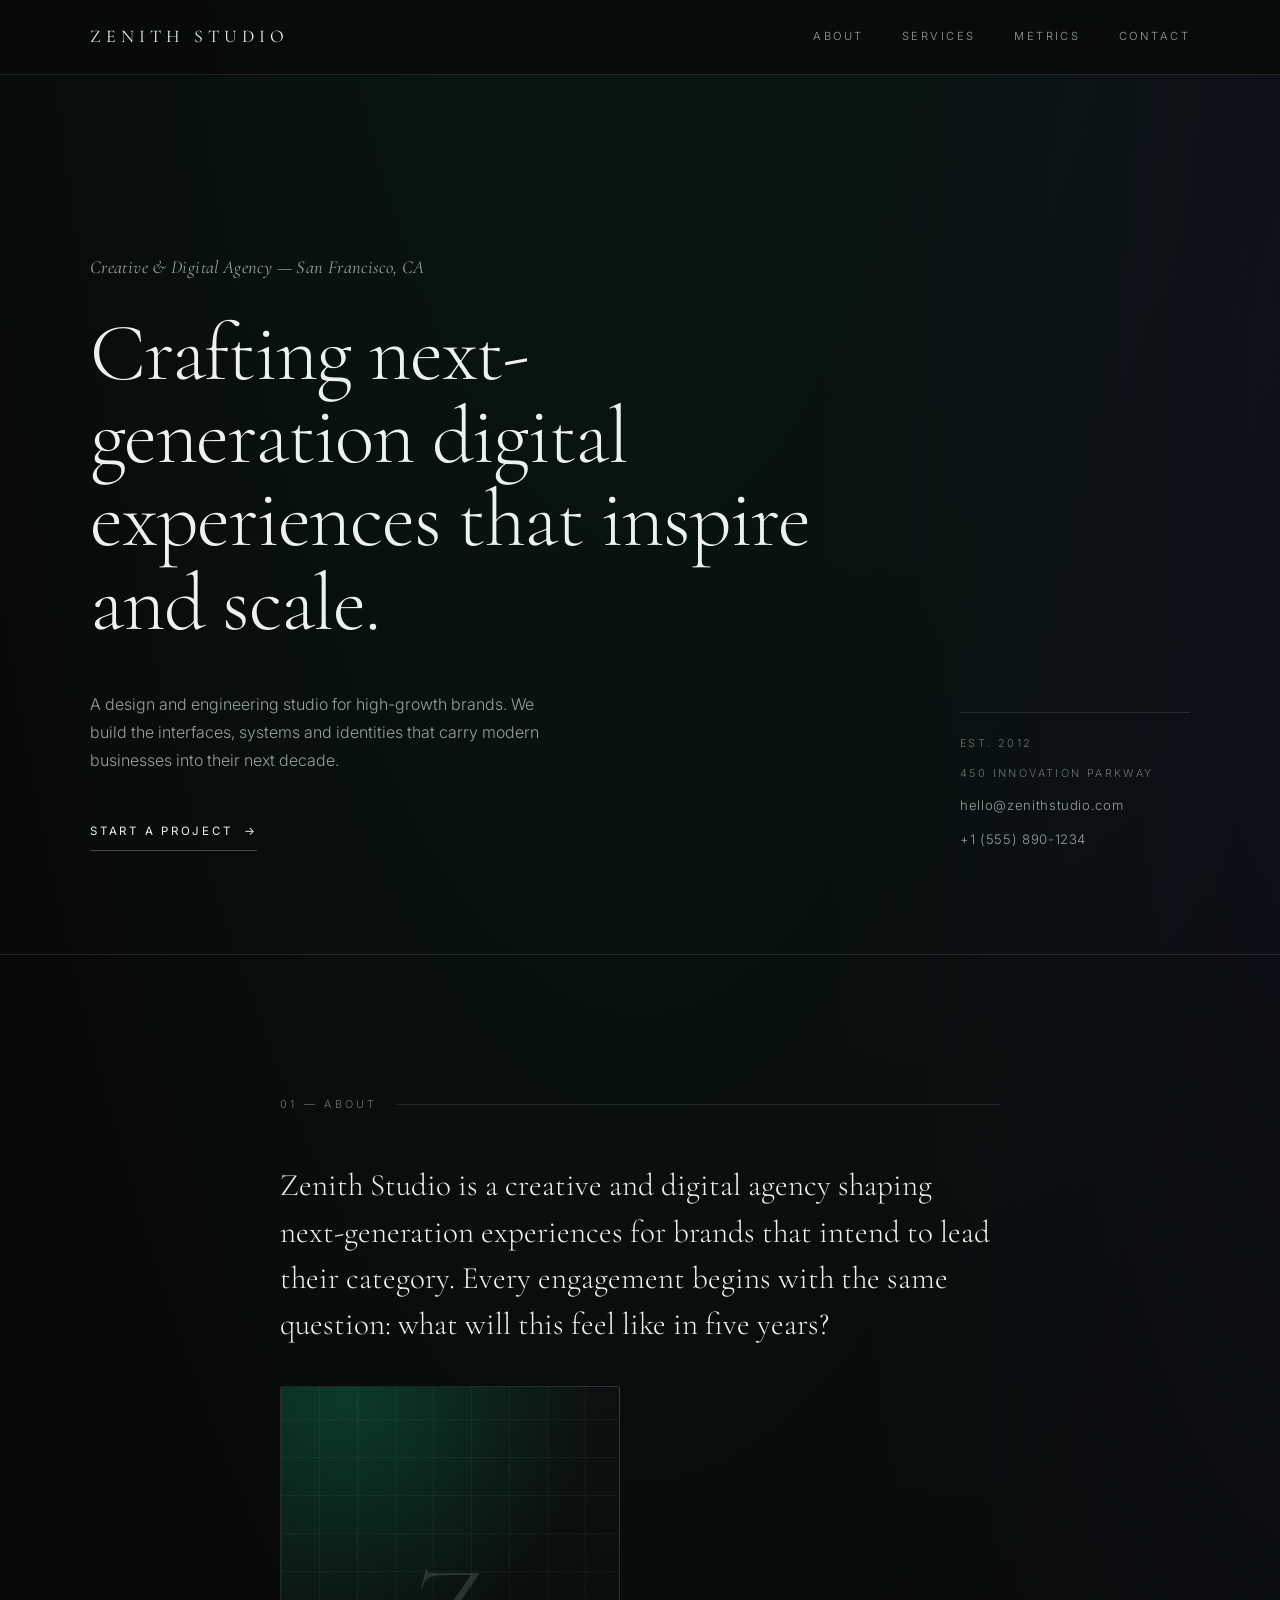
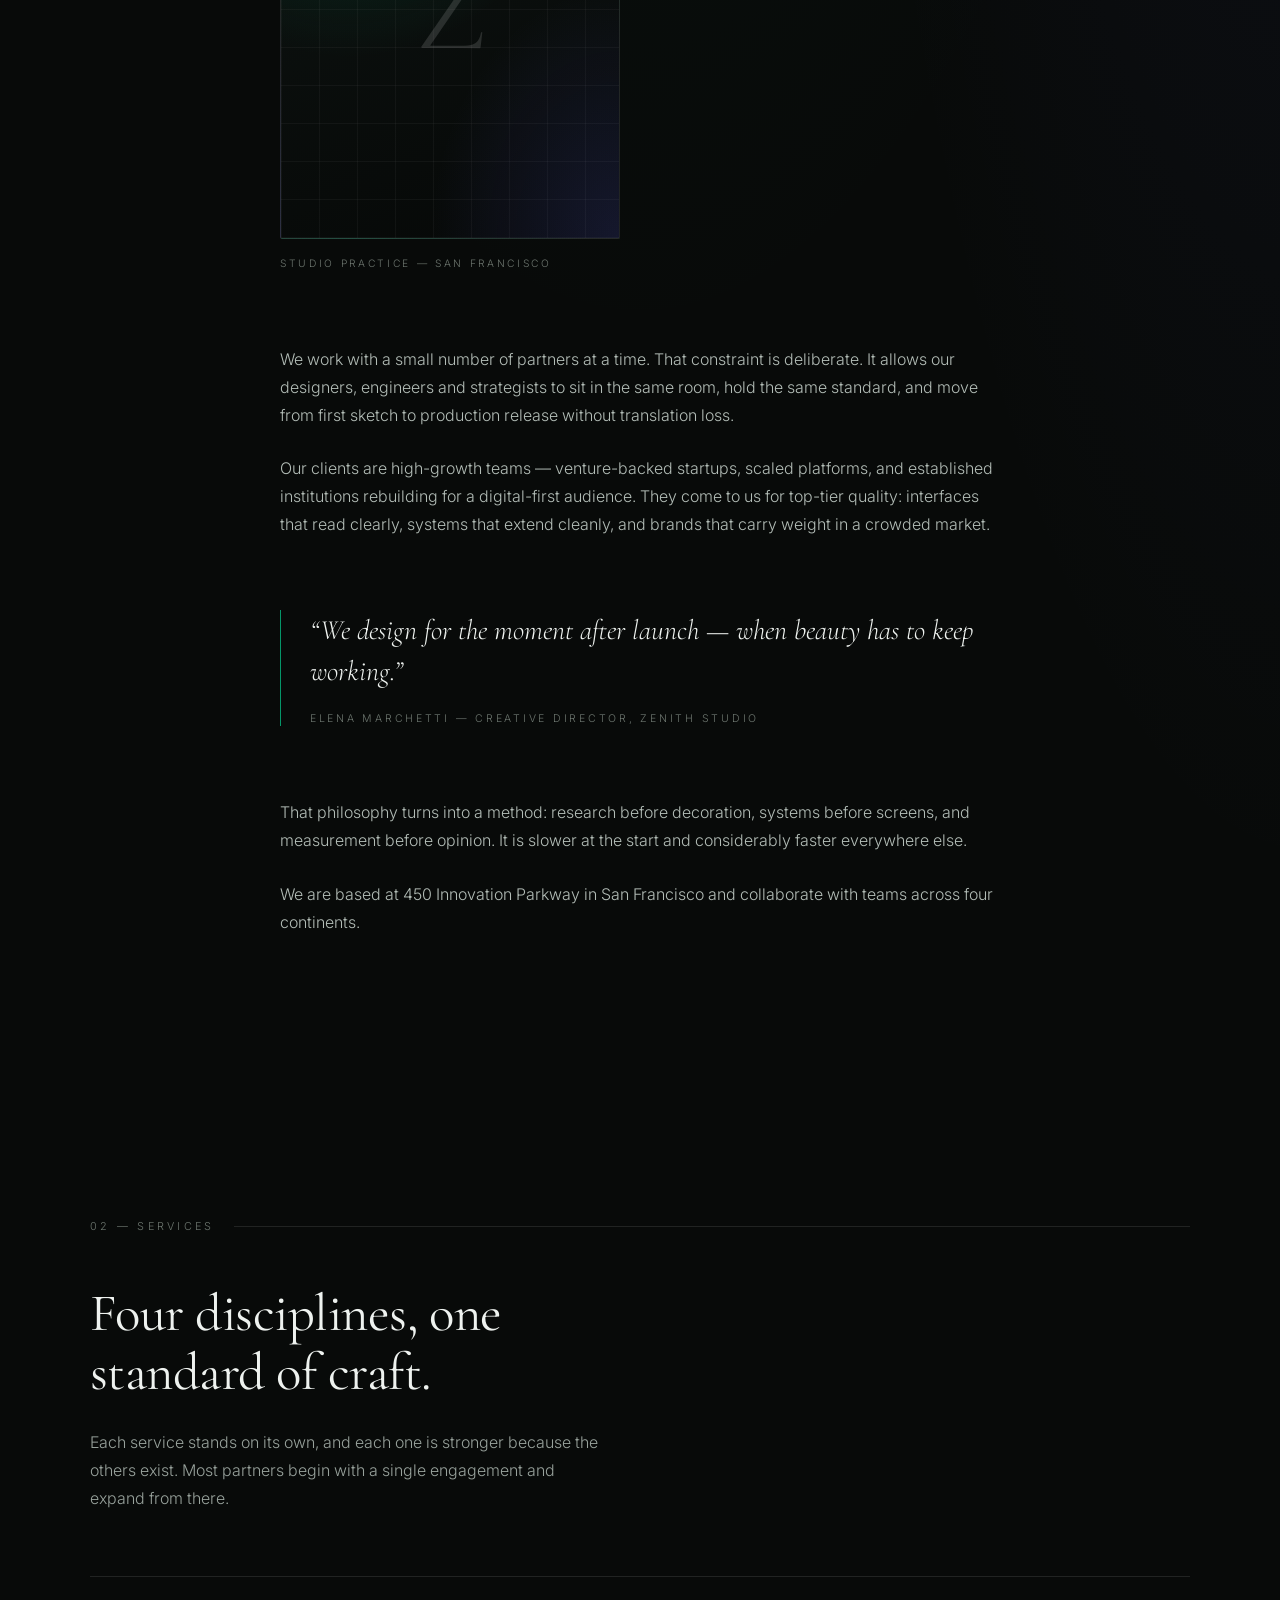
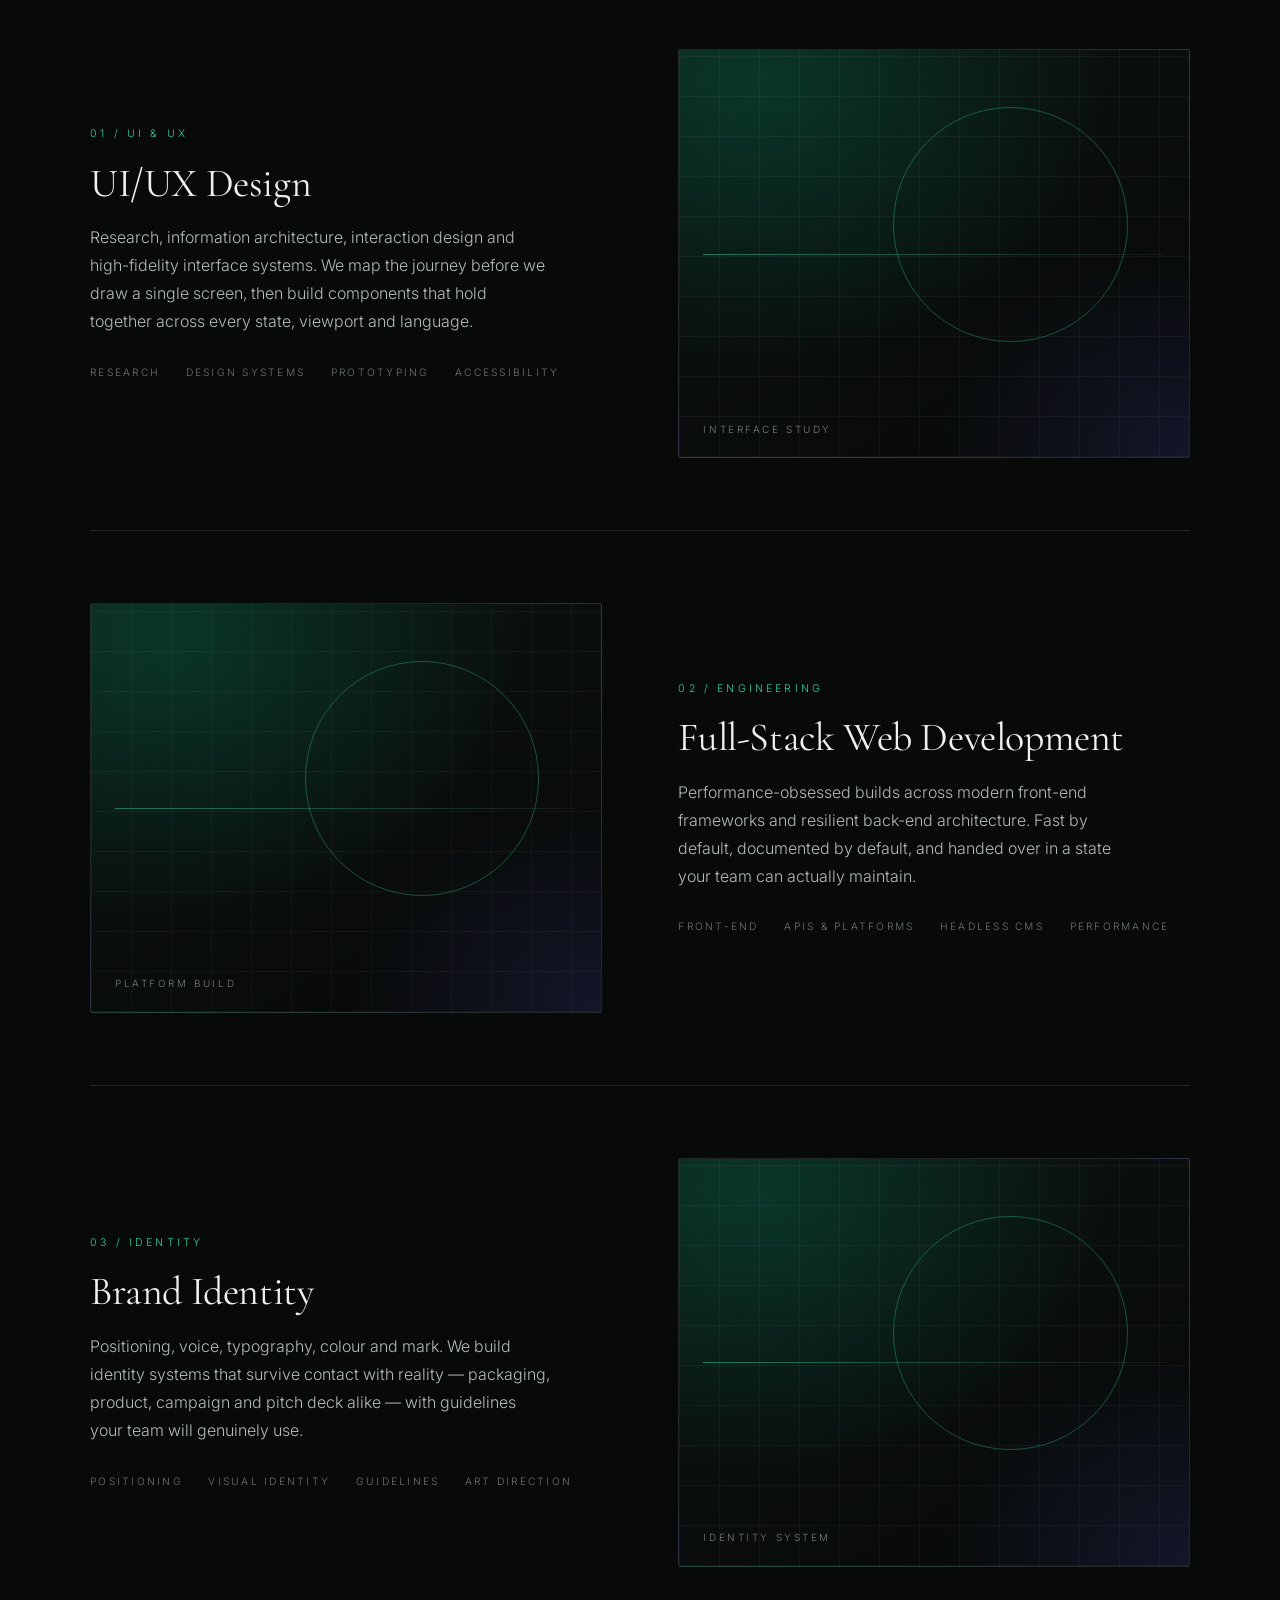
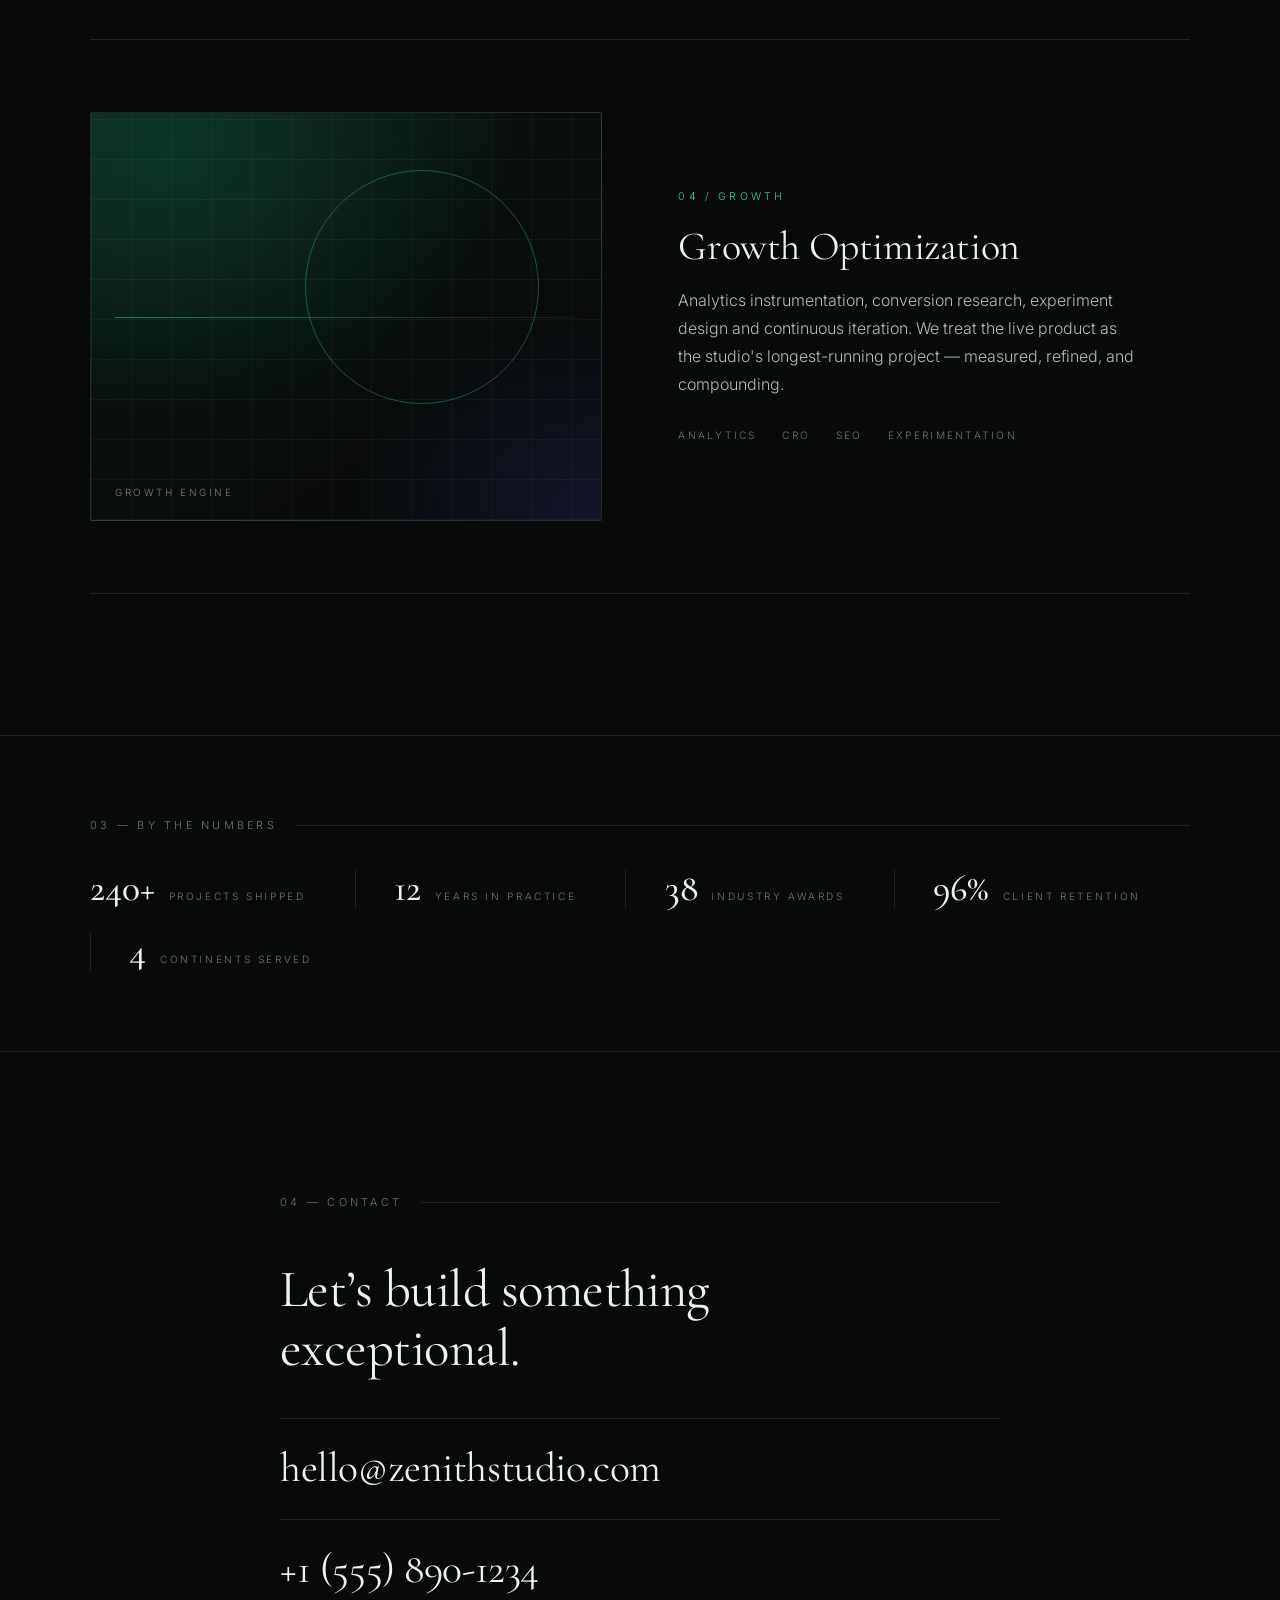
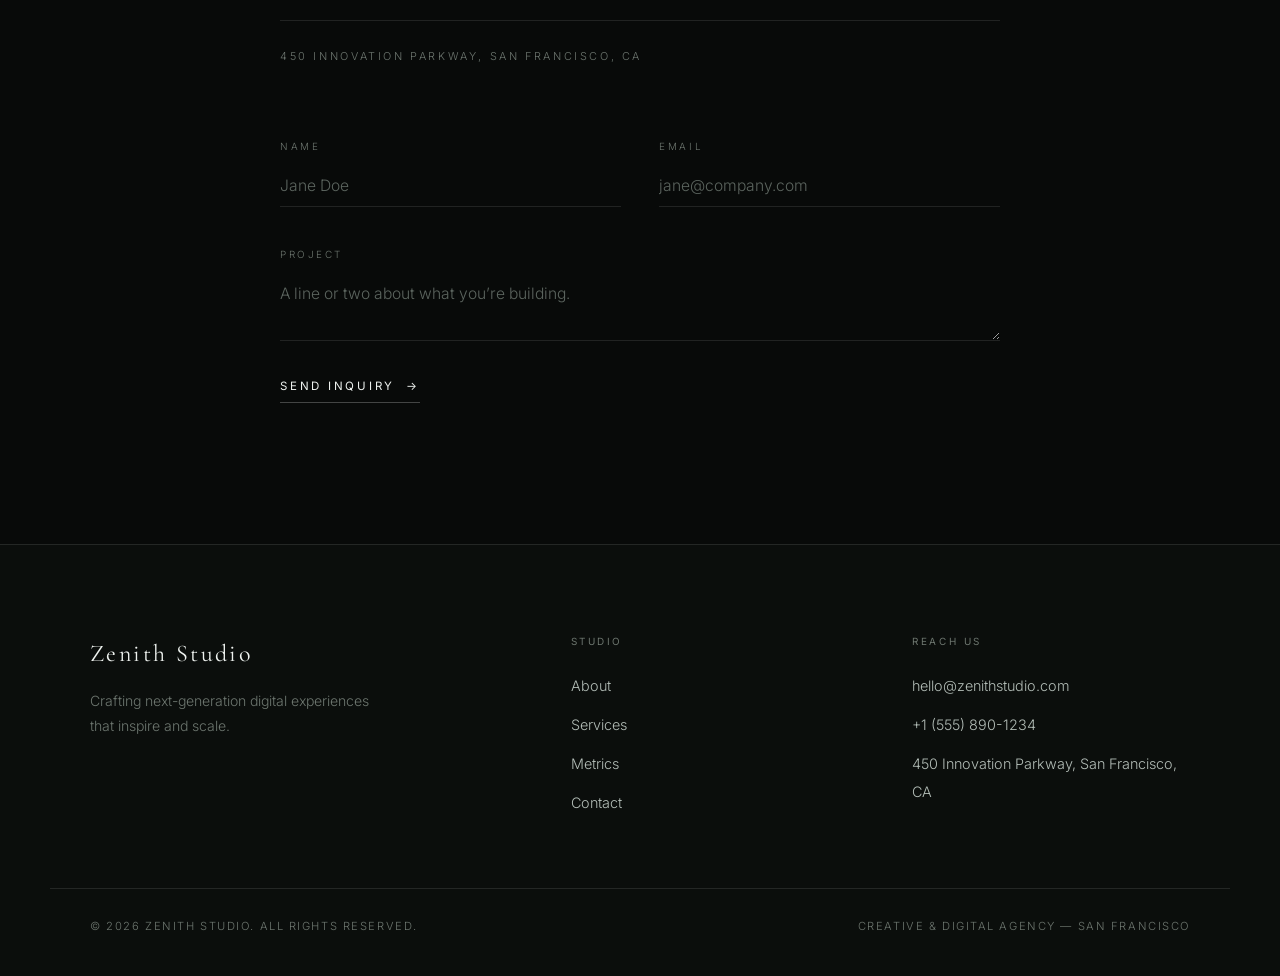
==== published/zenith-studio/index.html @ 4d9f269f "up_ad_db" ====
<!DOCTYPE html>
<html lang="en">
<head>
<meta charset="UTF-8">
<meta name="viewport" content="width=device-width, initial-scale=1.0">
<title>Zenith Studio — Crafting Next-Generation Digital Experiences</title>
<link rel="preconnect" href="https://fonts.googleapis.com">
<link rel="preconnect" href="https://fonts.gstatic.com" crossorigin="">
<link href="https://fonts.googleapis.com/css2?family=Cormorant+Garamond:ital,wght@0,300;0,400;0,500;1,300;1,400&amp;family=Inter:wght@300;400;500&amp;display=swap" rel="stylesheet">
<style>
:root{
    --bg:#080a09;
    --bg-2:#0b0e0c;
    --ink:#eef2ef;
    --body:#b3bdb7;
    --muted:#98a29c;
    --faint:#6d766f;
    --line:rgba(255,255,255,.10);
    --line-2:rgba(255,255,255,.24);
    --accent:#059669;
    --accent-soft:#34d399;
    --serif:'Cormorant Garamond','Times New Roman',Times,serif;
    --sans:'Inter',system-ui,-apple-system,'Segoe UI',Helvetica,Arial,sans-serif;
    --narrow:800px;
    --wrap:1180px;
  }

  *,*::before,*::after{box-sizing:border-box}

  html{
    scroll-behavior:smooth;
    scroll-padding-top:88px;
    -webkit-text-size-adjust:100%;
  }

  body{
    margin:0;
    font-family:var(--sans);
    font-weight:300;
    font-size:1rem;
    line-height:1.75;
    color:var(--body);
    background-color:var(--bg);
    background-image:
      radial-gradient(85% 55% at 50% -12%, rgba(5,150,105,.13), transparent 70%),
      radial-gradient(55% 40% at 102% 6%, rgba(99,102,241,.07), transparent 70%);
    background-repeat:no-repeat;
    -webkit-font-smoothing:antialiased;
    -moz-osx-font-smoothing:grayscale;
  }

  img,svg{max-width:100%;display:block}
  a{color:inherit}
  ::selection{background:rgba(5,150,105,.35);color:#fff}

  .wrap{
    max-width:var(--wrap);
    margin:0 auto;
    padding:0 clamp(1.25rem,4vw,2.5rem);
  }

  .narrow{
    max-width:var(--narrow);
    margin:0 auto;
    padding:0 clamp(1.25rem,4vw,2.5rem);
  }

  /* ---------- Header ---------- */
  .site-header{
    position:sticky;
    top:0;
    z-index:60;
    background:rgba(8,10,9,.82);
    -webkit-backdrop-filter:blur(14px);
    backdrop-filter:blur(14px);
    border-bottom:1px solid var(--line);
  }

  .header-inner{
    display:flex;
    align-items:center;
    justify-content:space-between;
    gap:2rem;
    min-height:74px;
  }

  .brand{
    font-family:var(--serif);
    font-size:1.12rem;
    font-weight:400;
    letter-spacing:.28em;
    text-transform:uppercase;
    color:var(--ink);
    text-decoration:none;
    white-space:nowrap;
    transition:color .3s ease;
  }
  .brand:hover{color:var(--accent-soft)}

  .nav{
    display:flex;
    align-items:center;
    gap:2.4rem;
  }

  .nav a{
    font-size:.7rem;
    letter-spacing:.22em;
    text-transform:uppercase;
    color:var(--muted);
    text-decoration:none;
    padding:.4rem 0;
    border-bottom:1px solid transparent;
    transition:color .3s ease,border-color .3s ease;
  }
  .nav a:hover,.nav a:focus-visible{color:var(--ink);border-color:var(--line-2);outline:none}

  .nav-toggle{
    display:none;
    background:none;
    border:0;
    border-bottom:1px solid var(--line-2);
    padding:.35rem 0;
    color:var(--ink);
    font-family:var(--sans);
    font-size:.7rem;
    letter-spacing:.22em;
    text-transform:uppercase;
    cursor:pointer;
  }

  /* ---------- Typography helpers ---------- */
  .section{padding:clamp(5rem,11vw,9.5rem) 0}

  .section-label{
    font-size:.68rem;
    letter-spacing:.3em;
    text-transform:uppercase;
    color:var(--faint);
    margin:0 0 clamp(2rem,4vw,3rem);
    display:flex;
    align-items:center;
    gap:1.2rem;
  }
  .section-label::after{
    content:"";
    flex:1 1 auto;
    height:1px;
    background:var(--line);
  }

  .section-title{
    font-family:var(--serif);
    font-weight:400;
    font-size:clamp(2rem,4.4vw,3.3rem);
    line-height:1.12;
    letter-spacing:-.01em;
    color:var(--ink);
    margin:0 0 1.6rem;
    max-width:22ch;
  }

  .section-intro{
    max-width:52ch;
    margin:0;
    color:var(--muted);
  }

  /* ---------- Hero ---------- */
  .hero{
    padding:clamp(6rem,15vw,11rem) 0 clamp(3.5rem,8vw,6.5rem);
    border-bottom:1px solid var(--line);
  }

  .hero-grid{
    display:grid;
    grid-template-columns:minmax(0,1fr) 230px;
    gap:clamp(2.5rem,6vw,6rem);
    align-items:end;
  }

  .kicker{
    font-family:var(--serif);
    font-style:italic;
    font-weight:400;
    font-size:clamp(1rem,1.6vw,1.15rem);
    color:var(--muted);
    letter-spacing:.02em;
    margin:0 0 1.8rem;
  }

  .hero-title{
    font-family:var(--serif);
    font-weight:300;
    font-size:clamp(2.5rem,6.6vw,5.1rem);
    line-height:1.02;
    letter-spacing:-.015em;
    color:var(--ink);
    margin:0 0 clamp(2rem,4vw,2.8rem);
    max-width:19ch;
  }

  .hero-sub{
    max-width:48ch;
    margin:0 0 clamp(2rem,4vw,2.6rem);
    color:var(--muted);
  }

  .hero-meta{
    display:flex;
    flex-direction:column;
    gap:.7rem;
    padding-top:1.3rem;
    border-top:1px solid var(--line);
    font-size:.68rem;
    letter-spacing:.22em;
    text-transform:uppercase;
    color:var(--faint);
    text-align:left;
  }
  .hero-meta p{margin:0}
  .hero-meta a{
    text-transform:none;
    letter-spacing:.05em;
    font-size:.82rem;
    color:var(--muted);
    text-decoration:none;
    border-bottom:1px solid transparent;
    transition:color .3s ease,border-color .3s ease;
  }
  .hero-meta a:hover{color:var(--accent-soft);border-color:var(--accent-soft)}

  .link-cta{
    display:inline-block;
    font-family:var(--sans);
    font-size:.72rem;
    font-weight:400;
    letter-spacing:.24em;
    text-transform:uppercase;
    color:var(--ink);
    text-decoration:none;
    background:none;
    border:0;
    border-bottom:1px solid var(--line-2);
    padding:0 0 .55rem;
    cursor:pointer;
    transition:color .35s ease,border-color .35s ease;
  }
  .link-cta::after{content:"\2192";display:inline-block;margin-left:.7rem;transition:transform .35s ease}
  .link-cta:hover,.link-cta:focus-visible{color:var(--accent-soft);border-color:var(--accent-soft);outline:none}
  .link-cta:hover::after{transform:translateX(4px)}

  /* ---------- About ---------- */
  .about-lede{
    font-family:var(--serif);
    font-weight:300;
    font-size:clamp(1.4rem,2.7vw,1.95rem);
    line-height:1.48;
    color:var(--ink);
    margin:0 0 2.4rem;
  }

  .about-copy p{margin:0 0 1.6rem;color:var(--body)}
  .about-copy p:last-child{margin-bottom:0}

  .pullquote{
    margin:clamp(3rem,7vw,4.5rem) 0;
    padding-left:clamp(1.2rem,3vw,1.8rem);
    border-left:1px solid var(--accent);
    font-family:var(--serif);
    font-style:italic;
    font-weight:300;
    font-size:clamp(1.3rem,2.4vw,1.75rem);
    line-height:1.45;
    color:var(--ink);
  }
  .pullquote cite{
    display:block;
    margin-top:1.2rem;
    font-family:var(--sans);
    font-style:normal;
    font-size:.66rem;
    letter-spacing:.26em;
    text-transform:uppercase;
    color:var(--faint);
  }

  .portrait{margin:0 0 clamp(3rem,7vw,4.5rem);max-width:340px}
  .portrait-frame{
    position:relative;
    aspect-ratio:3/4;
    border:1px solid var(--line);
    border-radius:2px;
    overflow:hidden;
    background:
      radial-gradient(120% 100% at 20% 0%, rgba(5,150,105,.30), transparent 60%),
      radial-gradient(90% 90% at 100% 100%, rgba(99,102,241,.16), transparent 62%),
      linear-gradient(160deg,#0e1412,#060807);
  }
  .portrait-frame::before{
    content:"";
    position:absolute;
    inset:0;
    background-image:
      repeating-linear-gradient(0deg, rgba(255,255,255,.04) 0 1px, transparent 1px 38px),
      repeating-linear-gradient(90deg, rgba(255,255,255,.04) 0 1px, transparent 1px 38px);
  }
  .portrait-frame span{
    position:absolute;
    left:50%;
    top:50%;
    transform:translate(-50%,-52%);
    font-family:var(--serif);
    font-size:7.5rem;
    line-height:1;
    color:rgba(238,242,239,.14);
    font-weight:300;
  }
  .portrait figcaption{
    margin-top:1rem;
    font-size:.64rem;
    letter-spacing:.26em;
    text-transform:uppercase;
    color:var(--faint);
  }

  /* ---------- Services ---------- */
  .service-list{margin-top:clamp(2.5rem,6vw,4rem)}

  .service-row{
    display:grid;
    grid-template-columns:1fr 1fr;
    gap:clamp(2rem,6vw,5rem);
    align-items:center;
    padding:clamp(2.6rem,6vw,4.5rem) 0;
    border-top:1px solid var(--line);
  }
  .service-row:last-child{border-bottom:1px solid var(--line)}
  .service-row.reverse .service-media{order:-1}

  .service-index{
    display:block;
    font-size:.66rem;
    letter-spacing:.3em;
    text-transform:uppercase;
    color:var(--accent-soft);
    margin-bottom:1rem;
  }

  .service-title{
    font-family:var(--serif);
    font-weight:400;
    font-size:clamp(1.75rem,3.2vw,2.5rem);
    line-height:1.15;
    letter-spacing:-.01em;
    color:var(--ink);
    margin:0 0 1.1rem;
  }

  .service-copy{max-width:46ch;margin:0;color:var(--body)}

  .service-tags{
    list-style:none;
    display:flex;
    flex-wrap:wrap;
    gap:.6rem 1.6rem;
    padding:0;
    margin:1.8rem 0 0;
    font-size:.64rem;
    letter-spacing:.22em;
    text-transform:uppercase;
    color:var(--faint);
  }

  .service-media{
    position:relative;
    aspect-ratio:5/4;
    border:1px solid var(--line);
    border-radius:2px;
    overflow:hidden;
    background:
      radial-gradient(120% 120% at 15% 8%, rgba(5,150,105,.28), transparent 58%),
      radial-gradient(80% 80% at 100% 100%, rgba(99,102,241,.15), transparent 62%),
      linear-gradient(150deg,#0d1311,#060807);
  }
  .service-media::before{
    content:"";
    position:absolute;
    inset:0;
    background-image:
      repeating-linear-gradient(0deg, rgba(255,255,255,.04) 0 1px, transparent 1px 40px),
      repeating-linear-gradient(90deg, rgba(255,255,255,.04) 0 1px, transparent 1px 40px);
  }
  .service-media::after{
    content:attr(data-label);
    position:absolute;
    left:1.5rem;
    bottom:1.2rem;
    font-size:.62rem;
    letter-spacing:.26em;
    text-transform:uppercase;
    color:rgba(238,242,239,.5);
  }
  .media-ring{
    position:absolute;
    width:46%;
    aspect-ratio:1/1;
    border:1px solid rgba(52,211,153,.35);
    border-radius:50%;
    right:12%;
    top:14%;
  }
  .media-line{
    position:absolute;
    left:1.5rem;
    right:1.5rem;
    top:50%;
    height:1px;
    background:linear-gradient(90deg,rgba(52,211,153,.5),rgba(255,255,255,.05));
  }

  /* ---------- Metrics ---------- */
  .metrics{
    padding:clamp(3.25rem,7vw,5rem) 0;
    border-top:1px solid var(--line);
    border-bottom:1px solid var(--line);
  }
  .metrics .section-label{margin-bottom:clamp(1.6rem,3vw,2.2rem)}

  .ribbon{
    display:flex;
    flex-wrap:wrap;
    align-items:baseline;
    gap:1.6rem 0;
  }
  .ribbon-item{
    flex:1 1 auto;
    display:flex;
    align-items:baseline;
    gap:.85rem;
    padding:0 clamp(1.2rem,3vw,2.6rem);
    border-left:1px solid var(--line);
  }
  .ribbon-item:first-child{border-left:0;padding-left:0}
  .ribbon-item:last-child{padding-right:0}

  .num{
    font-family:var(--serif);
    font-weight:500;
    font-size:clamp(1.6rem,3vw,2.35rem);
    line-height:1;
    color:var(--ink);
  }
  .lab{
    font-size:.63rem;
    letter-spacing:.26em;
    text-transform:uppercase;
    color:var(--faint);
    font-variant-numeric:tabular-nums;
  }

  /* ---------- Contact ---------- */
  .contact-lines{
    margin:clamp(1.5rem,4vw,2.5rem) 0 0;
  }
  .big-link{
    display:block;
    font-family:var(--serif);
    font-weight:400;
    font-size:clamp(1.5rem,4.2vw,2.6rem);
    line-height:1.25;
    letter-spacing:-.01em;
    color:var(--ink);
    text-decoration:none;
    padding:clamp(.9rem,2.4vw,1.5rem) 0;
    border-bottom:1px solid var(--line);
    transition:color .35s ease,border-color .35s ease;
  }
  .big-link:first-child{border-top:1px solid var(--line)}
  .big-link:hover,.big-link:focus-visible{color:var(--accent-soft);border-color:var(--accent-soft);outline:none}

  .contact-address{
    margin:1.6rem 0 0;
    font-size:.68rem;
    letter-spacing:.24em;
    text-transform:uppercase;
    color:var(--faint);
  }

  .mini-form{
    margin-top:clamp(3rem,7vw,4.5rem);
    display:grid;
    grid-template-columns:1fr 1fr;
    gap:clamp(1.6rem,4vw,2.4rem);
    align-items:end;
  }
  .field{display:flex;flex-direction:column;gap:.55rem;min-width:0}
  .field.full{grid-column:1/-1}

  .mini-form label{
    font-size:.62rem;
    letter-spacing:.26em;
    text-transform:uppercase;
    color:var(--faint);
  }

  .mini-form input,
  .mini-form textarea{
    width:100%;
    background:transparent;
    border:0;
    border-bottom:1px solid var(--line);
    border-radius:0;
    color:var(--ink);
    font-family:var(--sans);
    font-weight:300;
    font-size:.98rem;
    line-height:1.6;
    padding:.55rem 0;
    outline:none;
    transition:border-color .3s ease;
  }
  .mini-form textarea{resize:vertical;min-height:3rem}
  .mini-form input::placeholder,
  .mini-form textarea::placeholder{color:#5c655f}
  .mini-form input:focus,
  .mini-form textarea:focus{border-color:var(--accent-soft)}

  .form-actions{
    grid-column:1/-1;
    display:flex;
    flex-wrap:wrap;
    align-items:center;
    gap:1.2rem 2rem;
  }

  .form-note{
    margin:0;
    font-size:.75rem;
    letter-spacing:.06em;
    color:var(--accent-soft);
  }
  .form-note.err{color:#f0a6a6}

  /* ---------- Footer ---------- */
  .site-footer{
    background:var(--bg-2);
    border-top:1px solid var(--line);
    padding:clamp(3.5rem,8vw,5.5rem) 0 2.5rem;
  }

  .footer-inner{
    display:grid;
    grid-template-columns:1.5fr 1fr 1fr;
    gap:clamp(2.5rem,6vw,4rem);
  }

  .footer-brand{
    font-family:var(--serif);
    font-size:1.5rem;
    font-weight:400;
    letter-spacing:.1em;
    color:var(--ink);
    margin:0 0 .9rem;
  }
  .footer-mission{
    margin:0;
    max-width:34ch;
    font-size:.88rem;
    color:var(--faint);
  }

  .footer-col h4{
    margin:0 0 1.3rem;
    font-family:var(--sans);
    font-weight:400;
    font-size:.62rem;
    letter-spacing:.26em;
    text-transform:uppercase;
    color:var(--faint);
  }
  .footer-col ul{list-style:none;margin:0;padding:0;display:flex;flex-direction:column;gap:.7rem}
  .footer-col a{
    font-size:.9rem;
    color:var(--body);
    text-decoration:none;
    border-bottom:1px solid transparent;
    transition:color .3s ease,border-color .3s ease;
  }
  .footer-col a:hover{color:var(--accent-soft);border-color:var(--accent-soft)}

  .footer-bottom{
    display:flex;
    flex-wrap:wrap;
    justify-content:space-between;
    gap:.8rem 2rem;
    margin-top:clamp(3rem,6vw,4.5rem);
    padding-top:1.7rem;
    border-top:1px solid var(--line);
    font-size:.7rem;
    letter-spacing:.14em;
    text-transform:uppercase;
    color:var(--faint);
  }
  .footer-bottom p{margin:0}

  /* ---------- Reveal ---------- */
  .reveal{
    opacity:0;
    transform:translateY(18px);
    transition:opacity .9s cubic-bezier(.22,.61,.36,1),transform .9s cubic-bezier(.22,.61,.36,1);
  }
  .reveal.in{opacity:1;transform:none}

  /* ---------- Responsive ---------- */
  @media (max-width:980px){
    .hero-grid{grid-template-columns:1fr;align-items:start}
    .hero-meta{max-width:320px}
    .footer-inner{grid-template-columns:1fr 1fr}
  }

  @media (max-width:860px){
    .nav-toggle{display:inline-block}
    .nav{
      position:fixed;
      left:0;
      right:0;
      top:74px;
      flex-direction:column;
      align-items:flex-start;
      gap:1.4rem;
      padding:2rem clamp(1.25rem,4vw,2.5rem) 2.6rem;
      background:rgba(8,10,9,.98);
      border-bottom:1px solid var(--line);
      opacity:0;
      transform:translateY(-10px);
      pointer-events:none;
      transition:opacity .35s ease,transform .35s ease;
    }
    .nav.open{opacity:1;transform:none;pointer-events:auto}
    .nav a{font-size:.78rem}

    .service-row,
    .service-row.reverse{grid-template-columns:1fr;gap:2.2rem}
    .service-row.reverse .service-media{order:0}

    .ribbon{flex-direction:column;gap:1.4rem}
    .ribbon-item{border-left:0;padding:0;flex-direction:column;align-items:flex-start;gap:.35rem}

    .mini-form{grid-template-columns:1fr}
    .footer-inner{grid-template-columns:1fr}
    .portrait{max-width:100%}
  }

  @media (prefers-reduced-motion:reduce){
    html{scroll-behavior:auto}
    .reveal{opacity:1;transform:none;transition:none}
    .link-cta::after{transition:none}
  }

/* Studio Overrides */
* { box-sizing: border-box; } body {margin: 0;}

/* Mobile Overrides */
@media (max-width: 767px) {
  [data-mobile-id][data-mobile-padding] { padding: var(--mb-p, inherit); }
  [data-mobile-bg] { background: attr(data-mobile-bg type(<color>), inherit); }
  [data-mobile-color] { color: attr(data-mobile-color type(<color>), inherit); }
  [data-mobile-font-size] { font-size: attr(data-mobile-font-size type(<length>), inherit); }
  [data-mobile-text-align] { text-align: attr(data-mobile-text-align type(<custom-ident>), inherit); }
  [data-mobile-display] { display: attr(data-mobile-display type(<custom-ident>), inherit); }
  [data-mobile-width] { width: attr(data-mobile-width type(<length>), auto); }
  [data-mobile-height] { height: attr(data-mobile-height type(<length>), auto); }
  [data-mobile-min-height] { min-height: attr(data-mobile-min-height type(<length>), auto); }
  [data-mobile-max-width] { max-width: attr(data-mobile-max-width type(<length>), none); }
  [data-mobile-margin] { margin: attr(data-mobile-margin type(<length>), inherit); }
  [data-mobile-border-radius] { border-radius: attr(data-mobile-border-radius type(<length>), inherit); }
  [data-mobile-hide="true"] { display: none !important; }
}

/* Studio Overrides */
* { box-sizing: border-box; } body {margin: 0;}

/* Mobile Overrides */
@media (max-width: 767px) {
  [data-mobile-id][data-mobile-padding] { padding: var(--mb-p, inherit); }
  [data-mobile-bg] { background: attr(data-mobile-bg type(<color>), inherit); }
  [data-mobile-color] { color: attr(data-mobile-color type(<color>), inherit); }
  [data-mobile-font-size] { font-size: attr(data-mobile-font-size type(<length>), inherit); }
  [data-mobile-text-align] { text-align: attr(data-mobile-text-align type(<custom-ident>), inherit); }
  [data-mobile-display] { display: attr(data-mobile-display type(<custom-ident>), inherit); }
  [data-mobile-width] { width: attr(data-mobile-width type(<length>), auto); }
  [data-mobile-height] { height: attr(data-mobile-height type(<length>), auto); }
  [data-mobile-min-height] { min-height: attr(data-mobile-min-height type(<length>), auto); }
  [data-mobile-max-width] { max-width: attr(data-mobile-max-width type(<length>), none); }
  [data-mobile-margin] { margin: attr(data-mobile-margin type(<length>), inherit); }
  [data-mobile-border-radius] { border-radius: attr(data-mobile-border-radius type(<length>), inherit); }
  [data-mobile-hide="true"] { display: none !important; }
}

/* Studio Overrides */
* { box-sizing: border-box; } body {margin: 0;}

/* Mobile Overrides */
@media (max-width: 767px) {
  [data-mobile-id][data-mobile-padding] { padding: var(--mb-p, inherit); }
  [data-mobile-bg] { background: attr(data-mobile-bg type(<color>), inherit); }
  [data-mobile-color] { color: attr(data-mobile-color type(<color>), inherit); }
  [data-mobile-font-size] { font-size: attr(data-mobile-font-size type(<length>), inherit); }
  [data-mobile-text-align] { text-align: attr(data-mobile-text-align type(<custom-ident>), inherit); }
  [data-mobile-display] { display: attr(data-mobile-display type(<custom-ident>), inherit); }
  [data-mobile-width] { width: attr(data-mobile-width type(<length>), auto); }
  [data-mobile-height] { height: attr(data-mobile-height type(<length>), auto); }
  [data-mobile-min-height] { min-height: attr(data-mobile-min-height type(<length>), auto); }
  [data-mobile-max-width] { max-width: attr(data-mobile-max-width type(<length>), none); }
  [data-mobile-margin] { margin: attr(data-mobile-margin type(<length>), inherit); }
  [data-mobile-border-radius] { border-radius: attr(data-mobile-border-radius type(<length>), inherit); }
  [data-mobile-hide="true"] { display: none !important; }
}
</style>
</head>
<body>
<body><header id="section-1" data-section-name="Section 1" class="site-header"><div class="wrap header-inner"><a href="#top" class="brand">Zenith Studio</a><nav id="nav" aria-label="Primary" class="nav"><a href="#about">About</a><a href="#services">Services</a><a href="#metrics">Metrics</a><a href="#contact">Contact</a></nav><button id="navToggle" type="button" aria-expanded="false" aria-controls="nav" class="nav-toggle">Menu</button></div></header><main id="top"><!-- ============ HERO ============ --><section id="crafting-next-generation-digital-experie" data-section-name="Crafting next-generation digital experie" class="hero"><div class="wrap hero-grid"><div class="hero-main"><p class="kicker">Creative &amp; Digital Agency — San Francisco, CA</p><h1 class="hero-title">Crafting next-generation digital experiences that inspire and scale.</h1><p class="hero-sub">A design and engineering studio for high-growth brands. We build the interfaces, systems and identities that carry modern businesses into their next decade.</p><a href="#contact" class="link-cta">Start a project</a></div><aside class="hero-meta"><p>Est. 2012</p><p>450 Innovation Parkway</p><p><a href="mailto:hello@zenithstudio.com">hello@zenithstudio.com</a></p><p><a href="tel:+15558901234">+1 (555) 890-1234</a></p></aside></div></section><!-- ============ ABOUT ============ --><section id="about" class="section"><div class="narrow"><p class="section-label reveal">01 — About</p><p class="about-lede reveal">Zenith Studio is a creative and digital agency shaping next-generation experiences for brands that intend to lead their category. Every engagement begins with the same question: what will this feel like in five years?</p><figure class="portrait reveal"><div aria-hidden="true" class="portrait-frame"><span>Z</span></div><figcaption>Studio practice — San Francisco</figcaption></figure><div class="about-copy reveal"><p>We work with a small number of partners at a time. That constraint is deliberate. It allows our designers, engineers and strategists to sit in the same room, hold the same standard, and move from first sketch to production release without translation loss.</p><p>Our clients are high-growth teams — venture-backed startups, scaled platforms, and established institutions rebuilding for a digital-first audience. They come to us for top-tier quality: interfaces that read clearly, systems that extend cleanly, and brands that carry weight in a crowded market.</p></div><blockquote class="pullquote reveal">
        “We design for the moment after launch — when beauty has to keep working.”
        <cite>Elena Marchetti — Creative Director, Zenith Studio</cite></blockquote><div class="about-copy reveal"><p>That philosophy turns into a method: research before decoration, systems before screens, and measurement before opinion. It is slower at the start and considerably faster everywhere else.</p><p>We are based at 450 Innovation Parkway in San Francisco and collaborate with teams across four continents.</p></div></div></section><!-- ============ SERVICES ============ --><section id="services" class="section"><div class="wrap"><p class="section-label reveal">02 — Services</p><h2 class="section-title reveal">Four disciplines, one standard of craft.</h2><p class="section-intro reveal">Each service stands on its own, and each one is stronger because the others exist. Most partners begin with a single engagement and expand from there.</p><div class="service-list"><article class="service-row reveal"><div class="service-text"><span class="service-index">01 / UI &amp; UX</span><h3 class="service-title">UI/UX Design</h3><p class="service-copy">Research, information architecture, interaction design and high-fidelity interface systems. We map the journey before we draw a single screen, then build components that hold together across every state, viewport and language.</p><ul class="service-tags"><li>Research</li><li>Design Systems</li><li>Prototyping</li><li>Accessibility</li></ul></div><div data-label="Interface Study" aria-hidden="true" class="service-media"><span class="media-ring"></span><span class="media-line"></span></div></article><article class="service-row reverse reveal"><div class="service-text"><span class="service-index">02 / Engineering</span><h3 class="service-title">Full-Stack Web Development</h3><p class="service-copy">Performance-obsessed builds across modern front-end frameworks and resilient back-end architecture. Fast by default, documented by default, and handed over in a state your team can actually maintain.</p><ul class="service-tags"><li>Front-End</li><li>APIs &amp; Platforms</li><li>Headless CMS</li><li>Performance</li></ul></div><div data-label="Platform Build" aria-hidden="true" class="service-media"><span class="media-ring"></span><span class="media-line"></span></div></article><article class="service-row reveal"><div class="service-text"><span class="service-index">03 / Identity</span><h3 class="service-title">Brand Identity</h3><p class="service-copy">Positioning, voice, typography, colour and mark. We build identity systems that survive contact with reality — packaging, product, campaign and pitch deck alike — with guidelines your team will genuinely use.</p><ul class="service-tags"><li>Positioning</li><li>Visual Identity</li><li>Guidelines</li><li>Art Direction</li></ul></div><div data-label="Identity System" aria-hidden="true" class="service-media"><span class="media-ring"></span><span class="media-line"></span></div></article><article class="service-row reverse reveal"><div class="service-text"><span class="service-index">04 / Growth</span><h3 class="service-title">Growth Optimization</h3><p class="service-copy">Analytics instrumentation, conversion research, experiment design and continuous iteration. We treat the live product as the studio's longest-running project — measured, refined, and compounding.</p><ul class="service-tags"><li>Analytics</li><li>CRO</li><li>SEO</li><li>Experimentation</li></ul></div><div data-label="Growth Engine" aria-hidden="true" class="service-media"><span class="media-ring"></span><span class="media-line"></span></div></article></div></div></section><!-- ============ METRICS ============ --><section id="metrics" class="metrics"><div class="wrap"><p class="section-label reveal">03 — By the numbers</p><div class="ribbon reveal"><div class="ribbon-item"><span class="num">240+</span><span class="lab">Projects Shipped</span></div><div class="ribbon-item"><span class="num">12</span><span class="lab">Years in Practice</span></div><div class="ribbon-item"><span class="num">38</span><span class="lab">Industry Awards</span></div><div class="ribbon-item"><span class="num">96%</span><span class="lab">Client Retention</span></div><div class="ribbon-item"><span class="num">4</span><span class="lab">Continents Served</span></div></div></div></section><!-- ============ CONTACT ============ --><section id="contact" class="section"><div class="narrow"><p class="section-label reveal">04 — Contact</p><h2 class="section-title reveal">Let’s build something exceptional.</h2><div class="contact-lines reveal"><a href="mailto:hello@zenithstudio.com" class="big-link">hello@zenithstudio.com</a><a href="tel:+15558901234" class="big-link">+1 (555) 890-1234</a></div><p class="contact-address reveal">450 Innovation Parkway, San Francisco, CA</p><form id="contactForm" novalidate="" class="mini-form reveal"><div class="field"><label for="name">Name</label><input id="name" name="name" type="text" autocomplete="name" placeholder="Jane Doe"/></div><div class="field"><label for="email">Email</label><input id="email" name="email" type="email" autocomplete="email" placeholder="jane@company.com"/></div><div class="field full"><label for="message">Project</label><textarea id="message" name="message" rows="2" placeholder="A line or two about what you’re building."></textarea></div><div class="form-actions"><button type="submit" class="link-cta">Send inquiry</button><p id="formNote" role="status" aria-live="polite" class="form-note"></p></div></form></div></section></main><!-- ============ FOOTER ============ --><footer id="studio" data-section-name="STUDIO" class="site-footer"><div class="wrap footer-inner"><div class="footer-col"><p class="footer-brand">Zenith Studio</p><p class="footer-mission">Crafting next-generation digital experiences that inspire and scale.</p></div><div class="footer-col"><h4>Studio</h4><ul><li><a href="#about">About</a></li><li><a href="#services">Services</a></li><li><a href="#metrics">Metrics</a></li><li><a href="#contact">Contact</a></li></ul></div><div class="footer-col"><h4>Reach us</h4><ul><li><a href="mailto:hello@zenithstudio.com">hello@zenithstudio.com</a></li><li><a href="tel:+15558901234">+1 (555) 890-1234</a></li><li><a href="#top">450 Innovation Parkway, San Francisco, CA</a></li></ul></div></div><div class="wrap footer-bottom"><p>© <span id="year">2024</span> Zenith Studio. All rights reserved.</p><p>Creative &amp; Digital Agency — San Francisco</p></div></footer></body>

<script>
  (function () {
    'use strict';

    /* Year */
    var yearEl = document.getElementById('year');
    if (yearEl) { yearEl.textContent = new Date().getFullYear(); }

    /* Mobile navigation */
    var toggle = document.getElementById('navToggle');
    var nav = document.getElementById('nav');

    function closeNav() {
      if (!nav || !toggle) { return; }
      nav.classList.remove('open');
      toggle.setAttribute('aria-expanded', 'false');
      toggle.textContent = 'Menu';
    }

    if (toggle && nav) {
      toggle.addEventListener('click', function () {
        var isOpen = nav.classList.toggle('open');
        toggle.setAttribute('aria-expanded', isOpen ? 'true' : 'false');
        toggle.textContent = isOpen ? 'Close' : 'Menu';
      });

      nav.querySelectorAll('a').forEach(function (link) {
        link.addEventListener('click', closeNav);
      });

      document.addEventListener('keydown', function (e) {
        if (e.key === 'Escape') { closeNav(); }
      });
    }

    /* Scroll reveal */
    var revealEls = document.querySelectorAll('.reveal');
    var reduceMotion = window.matchMedia && window.matchMedia('(prefers-reduced-motion: reduce)').matches;

    if (!reduceMotion && 'IntersectionObserver' in window) {
      var observer = new IntersectionObserver(function (entries) {
        entries.forEach(function (entry) {
          if (entry.isIntersecting) {
            entry.target.classList.add('in');
            observer.unobserve(entry.target);
          }
        });
      }, { threshold: 0.12, rootMargin: '0px 0px -60px 0px' });

      revealEls.forEach(function (el, i) {
        el.style.transitionDelay = ((i % 4) * 70) + 'ms';
        observer.observe(el);
      });
    } else {
      revealEls.forEach(function (el) { el.classList.add('in'); });
    }

    /* Contact form */
    var form = document.getElementById('contactForm');
    var note = document.getElementById('formNote');

    if (form && note) {
      form.addEventListener('submit', function (e) {
        e.preventDefault();

        var fields = form.elements;
        var name = fields['name'] ? fields['name'].value.trim() : '';
        var email = fields['email'] ? fields['email'].value.trim() : '';
        var validEmail = /^[^\s@]+@[^\s@]+\.[^\s@]+$/.test(email);

        note.classList.remove('err');

        if (!name || !validEmail) {
          note.classList.add('err');
          note.textContent = 'Please add your name and a valid email address.';
          return;
        }

        note.textContent = 'Thank you, ' + name + '. We will reply within one business day.';
        form.reset();
      });
    }
  })();
</script>
<script id="wc-animation-runtime">
(function(){
  var KEYFRAMES = {
    fadeIn:[{opacity:0},{opacity:1}],
    slideUp:[{opacity:0,transform:'translateY(50px)'},{opacity:1,transform:'translateY(0)'}],
    slideDown:[{opacity:0,transform:'translateY(-50px)'},{opacity:1,transform:'translateY(0)'}],
    slideLeft:[{opacity:0,transform:'translateX(50px)'},{opacity:1,transform:'translateX(0)'}],
    slideRight:[{opacity:0,transform:'translateX(-50px)'},{opacity:1,transform:'translateX(0)'}],
    zoomIn:[{opacity:0,transform:'scale(0.7)'},{opacity:1,transform:'scale(1)'}],
    zoomOut:[{opacity:0,transform:'scale(1.3)'},{opacity:1,transform:'scale(1)'}],
    bounce:[{transform:'translateY(0)'},{transform:'translateY(-30px)'},{transform:'translateY(0)'},{transform:'translateY(-15px)'},{transform:'translateY(0)'}],
    rotate:[{opacity:0,transform:'rotate(-180deg) scale(0.7)'},{opacity:1,transform:'rotate(0deg) scale(1)'}],
    flip:[{opacity:0,transform:'perspective(400px) rotateY(90deg)'},{opacity:1,transform:'perspective(400px) rotateY(0deg)'}],
    pulse:[{transform:'scale(1)'},{transform:'scale(1.08)'},{transform:'scale(1)'}],
    shake:[{transform:'translateX(0)'},{transform:'translateX(-8px)'},{transform:'translateX(8px)'},{transform:'translateX(-6px)'},{transform:'translateX(6px)'},{transform:'translateX(0)'}],
    blur:[{opacity:0,filter:'blur(12px)'},{opacity:1,filter:'blur(0)'}],
    lightSpeed:[{opacity:0,transform:'translateX(80px) skewX(-25deg)'},{opacity:1,transform:'translateX(0) skewX(0)'}]
  };
  function preApply(el, kf){ if(!kf||!kf[0]) return; var f=kf[0]; if('opacity' in f) el.style.opacity=f.opacity; if('transform' in f) el.style.transform=f.transform; if('filter' in f) el.style.filter=f.filter; }
  function play(el){
    var type=el.getAttribute('data-anim'), kf=KEYFRAMES[type]; if(!kf) return;
    var dur=parseInt(el.getAttribute('data-anim-duration'))||700, delay=parseInt(el.getAttribute('data-anim-delay'))||0;
    var easing=el.getAttribute('data-anim-easing')||'cubic-bezier(0.22,1,0.36,1)';
    var rep=el.getAttribute('data-anim-repeat')||'1', iter=rep==='infinite'?Infinity:(parseInt(rep)||1);
    try { if(el._wcAnim&&el._wcAnim.cancel) el._wcAnim.cancel(); el._wcAnim=el.animate(kf,{duration:dur,delay:delay,easing:easing,fill:'both',iterations:iter}); } catch(e){}
  }
  function init(){
    var els=document.querySelectorAll('[data-anim]'); if(!els.length) return;
    var io=('IntersectionObserver' in window) ? new IntersectionObserver(function(entries){ entries.forEach(function(e){ if(e.isIntersecting){ play(e.target); io.unobserve(e.target); } }); },{threshold:0.15}) : null;
    Array.prototype.forEach.call(els,function(el){
      var trig=el.getAttribute('data-anim-trigger')||'scroll', kf=KEYFRAMES[el.getAttribute('data-anim')];
      if(trig==='scroll'||trig==='load') preApply(el,kf);
      if(trig==='scroll'){ if(io) io.observe(el); else play(el); }
      else if(trig==='load'){ requestAnimationFrame(function(){ play(el); }); }
      else if(trig==='hover'){ el.addEventListener('mouseenter',function(){ play(el); }); }
      else if(trig==='click'){ el.addEventListener('click',function(ev){ ev.preventDefault(); play(el); }); }
    });
  }
  if(document.readyState==='loading') document.addEventListener('DOMContentLoaded', init); else init();
})();
</script>
</body>
</html>
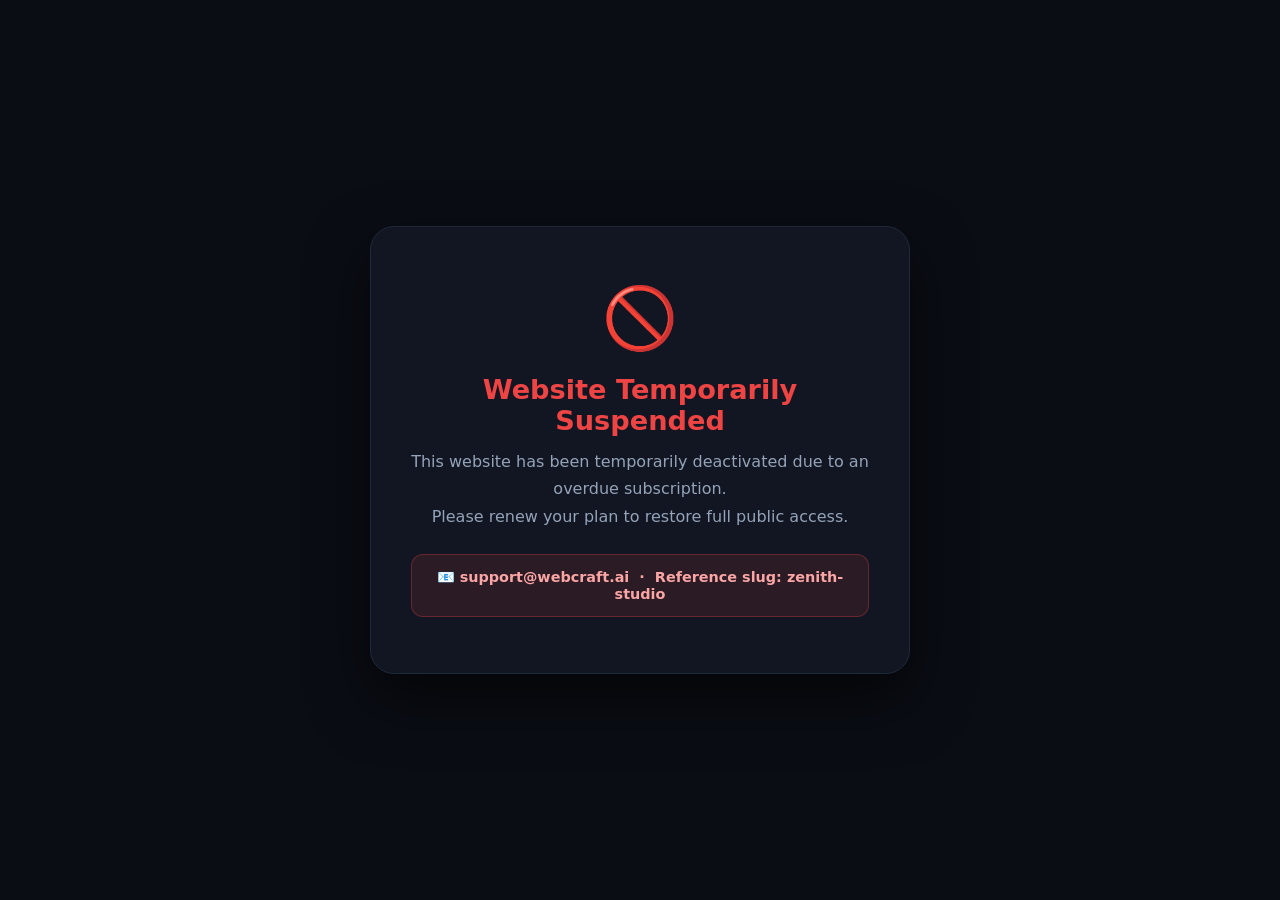
==== commit 82a3b809: "updates v2.1" ====
--- a/published/zenith-studio/index.html
+++ b/published/zenith-studio/index.html
@@ -3,851 +3,40 @@
 <head>
 <meta charset="UTF-8">
 <meta name="viewport" content="width=device-width, initial-scale=1.0">
-<title>Zenith Studio — Crafting Next-Generation Digital Experiences</title>
-<link rel="preconnect" href="https://fonts.googleapis.com">
-<link rel="preconnect" href="https://fonts.gstatic.com" crossorigin="">
-<link href="https://fonts.googleapis.com/css2?family=Cormorant+Garamond:ital,wght@0,300;0,400;0,500;1,300;1,400&amp;family=Inter:wght@300;400;500&amp;display=swap" rel="stylesheet">
+<title>Website Suspended — Payment Required</title>
 <style>
-:root{
-    --bg:#080a09;
-    --bg-2:#0b0e0c;
-    --ink:#eef2ef;
-    --body:#b3bdb7;
-    --muted:#98a29c;
-    --faint:#6d766f;
-    --line:rgba(255,255,255,.10);
-    --line-2:rgba(255,255,255,.24);
-    --accent:#059669;
-    --accent-soft:#34d399;
-    --serif:'Cormorant Garamond','Times New Roman',Times,serif;
-    --sans:'Inter',system-ui,-apple-system,'Segoe UI',Helvetica,Arial,sans-serif;
-    --narrow:800px;
-    --wrap:1180px;
+  * { box-sizing: border-box; margin: 0; padding: 0; }
+  body {
+    font-family: 'Segoe UI', system-ui, sans-serif;
+    background: #0a0d14;
+    color: #e2e8f0;
+    min-height: 100vh;
+    display: flex;
+    align-items: center;
+    justify-content: center;
+    text-align: center;
+    padding: 24px;
   }
-
-  *,*::before,*::after{box-sizing:border-box}
-
-  html{
-    scroll-behavior:smooth;
-    scroll-padding-top:88px;
-    -webkit-text-size-adjust:100%;
+  .box {
+    background: #111622;
+    border: 1px solid #1e293b;
+    border-radius: 24px;
+    padding: 56px 40px;
+    max-width: 540px;
+    box-shadow: 0 25px 60px rgba(0,0,0,.6);
   }
-
-  body{
-    margin:0;
-    font-family:var(--sans);
-    font-weight:300;
-    font-size:1rem;
-    line-height:1.75;
-    color:var(--body);
-    background-color:var(--bg);
-    background-image:
-      radial-gradient(85% 55% at 50% -12%, rgba(5,150,105,.13), transparent 70%),
-      radial-gradient(55% 40% at 102% 6%, rgba(99,102,241,.07), transparent 70%);
-    background-repeat:no-repeat;
-    -webkit-font-smoothing:antialiased;
-    -moz-osx-font-smoothing:grayscale;
-  }
-
-  img,svg{max-width:100%;display:block}
-  a{color:inherit}
-  ::selection{background:rgba(5,150,105,.35);color:#fff}
-
-  .wrap{
-    max-width:var(--wrap);
-    margin:0 auto;
-    padding:0 clamp(1.25rem,4vw,2.5rem);
-  }
-
-  .narrow{
-    max-width:var(--narrow);
-    margin:0 auto;
-    padding:0 clamp(1.25rem,4vw,2.5rem);
-  }
-
-  /* ---------- Header ---------- */
-  .site-header{
-    position:sticky;
-    top:0;
-    z-index:60;
-    background:rgba(8,10,9,.82);
-    -webkit-backdrop-filter:blur(14px);
-    backdrop-filter:blur(14px);
-    border-bottom:1px solid var(--line);
-  }
-
-  .header-inner{
-    display:flex;
-    align-items:center;
-    justify-content:space-between;
-    gap:2rem;
-    min-height:74px;
-  }
-
-  .brand{
-    font-family:var(--serif);
-    font-size:1.12rem;
-    font-weight:400;
-    letter-spacing:.28em;
-    text-transform:uppercase;
-    color:var(--ink);
-    text-decoration:none;
-    white-space:nowrap;
-    transition:color .3s ease;
-  }
-  .brand:hover{color:var(--accent-soft)}
-
-  .nav{
-    display:flex;
-    align-items:center;
-    gap:2.4rem;
-  }
-
-  .nav a{
-    font-size:.7rem;
-    letter-spacing:.22em;
-    text-transform:uppercase;
-    color:var(--muted);
-    text-decoration:none;
-    padding:.4rem 0;
-    border-bottom:1px solid transparent;
-    transition:color .3s ease,border-color .3s ease;
-  }
-  .nav a:hover,.nav a:focus-visible{color:var(--ink);border-color:var(--line-2);outline:none}
-
-  .nav-toggle{
-    display:none;
-    background:none;
-    border:0;
-    border-bottom:1px solid var(--line-2);
-    padding:.35rem 0;
-    color:var(--ink);
-    font-family:var(--sans);
-    font-size:.7rem;
-    letter-spacing:.22em;
-    text-transform:uppercase;
-    cursor:pointer;
-  }
-
-  /* ---------- Typography helpers ---------- */
-  .section{padding:clamp(5rem,11vw,9.5rem) 0}
-
-  .section-label{
-    font-size:.68rem;
-    letter-spacing:.3em;
-    text-transform:uppercase;
-    color:var(--faint);
-    margin:0 0 clamp(2rem,4vw,3rem);
-    display:flex;
-    align-items:center;
-    gap:1.2rem;
-  }
-  .section-label::after{
-    content:"";
-    flex:1 1 auto;
-    height:1px;
-    background:var(--line);
-  }
-
-  .section-title{
-    font-family:var(--serif);
-    font-weight:400;
-    font-size:clamp(2rem,4.4vw,3.3rem);
-    line-height:1.12;
-    letter-spacing:-.01em;
-    color:var(--ink);
-    margin:0 0 1.6rem;
-    max-width:22ch;
-  }
-
-  .section-intro{
-    max-width:52ch;
-    margin:0;
-    color:var(--muted);
-  }
-
-  /* ---------- Hero ---------- */
-  .hero{
-    padding:clamp(6rem,15vw,11rem) 0 clamp(3.5rem,8vw,6.5rem);
-    border-bottom:1px solid var(--line);
-  }
-
-  .hero-grid{
-    display:grid;
-    grid-template-columns:minmax(0,1fr) 230px;
-    gap:clamp(2.5rem,6vw,6rem);
-    align-items:end;
-  }
-
-  .kicker{
-    font-family:var(--serif);
-    font-style:italic;
-    font-weight:400;
-    font-size:clamp(1rem,1.6vw,1.15rem);
-    color:var(--muted);
-    letter-spacing:.02em;
-    margin:0 0 1.8rem;
-  }
-
-  .hero-title{
-    font-family:var(--serif);
-    font-weight:300;
-    font-size:clamp(2.5rem,6.6vw,5.1rem);
-    line-height:1.02;
-    letter-spacing:-.015em;
-    color:var(--ink);
-    margin:0 0 clamp(2rem,4vw,2.8rem);
-    max-width:19ch;
-  }
-
-  .hero-sub{
-    max-width:48ch;
-    margin:0 0 clamp(2rem,4vw,2.6rem);
-    color:var(--muted);
-  }
-
-  .hero-meta{
-    display:flex;
-    flex-direction:column;
-    gap:.7rem;
-    padding-top:1.3rem;
-    border-top:1px solid var(--line);
-    font-size:.68rem;
-    letter-spacing:.22em;
-    text-transform:uppercase;
-    color:var(--faint);
-    text-align:left;
-  }
-  .hero-meta p{margin:0}
-  .hero-meta a{
-    text-transform:none;
-    letter-spacing:.05em;
-    font-size:.82rem;
-    color:var(--muted);
-    text-decoration:none;
-    border-bottom:1px solid transparent;
-    transition:color .3s ease,border-color .3s ease;
-  }
-  .hero-meta a:hover{color:var(--accent-soft);border-color:var(--accent-soft)}
-
-  .link-cta{
-    display:inline-block;
-    font-family:var(--sans);
-    font-size:.72rem;
-    font-weight:400;
-    letter-spacing:.24em;
-    text-transform:uppercase;
-    color:var(--ink);
-    text-decoration:none;
-    background:none;
-    border:0;
-    border-bottom:1px solid var(--line-2);
-    padding:0 0 .55rem;
-    cursor:pointer;
-    transition:color .35s ease,border-color .35s ease;
-  }
-  .link-cta::after{content:"\2192";display:inline-block;margin-left:.7rem;transition:transform .35s ease}
-  .link-cta:hover,.link-cta:focus-visible{color:var(--accent-soft);border-color:var(--accent-soft);outline:none}
-  .link-cta:hover::after{transform:translateX(4px)}
-
-  /* ---------- About ---------- */
-  .about-lede{
-    font-family:var(--serif);
-    font-weight:300;
-    font-size:clamp(1.4rem,2.7vw,1.95rem);
-    line-height:1.48;
-    color:var(--ink);
-    margin:0 0 2.4rem;
-  }
-
-  .about-copy p{margin:0 0 1.6rem;color:var(--body)}
-  .about-copy p:last-child{margin-bottom:0}
-
-  .pullquote{
-    margin:clamp(3rem,7vw,4.5rem) 0;
-    padding-left:clamp(1.2rem,3vw,1.8rem);
-    border-left:1px solid var(--accent);
-    font-family:var(--serif);
-    font-style:italic;
-    font-weight:300;
-    font-size:clamp(1.3rem,2.4vw,1.75rem);
-    line-height:1.45;
-    color:var(--ink);
-  }
-  .pullquote cite{
-    display:block;
-    margin-top:1.2rem;
-    font-family:var(--sans);
-    font-style:normal;
-    font-size:.66rem;
-    letter-spacing:.26em;
-    text-transform:uppercase;
-    color:var(--faint);
-  }
-
-  .portrait{margin:0 0 clamp(3rem,7vw,4.5rem);max-width:340px}
-  .portrait-frame{
-    position:relative;
-    aspect-ratio:3/4;
-    border:1px solid var(--line);
-    border-radius:2px;
-    overflow:hidden;
-    background:
-      radial-gradient(120% 100% at 20% 0%, rgba(5,150,105,.30), transparent 60%),
-      radial-gradient(90% 90% at 100% 100%, rgba(99,102,241,.16), transparent 62%),
-      linear-gradient(160deg,#0e1412,#060807);
-  }
-  .portrait-frame::before{
-    content:"";
-    position:absolute;
-    inset:0;
-    background-image:
-      repeating-linear-gradient(0deg, rgba(255,255,255,.04) 0 1px, transparent 1px 38px),
-      repeating-linear-gradient(90deg, rgba(255,255,255,.04) 0 1px, transparent 1px 38px);
-  }
-  .portrait-frame span{
-    position:absolute;
-    left:50%;
-    top:50%;
-    transform:translate(-50%,-52%);
-    font-family:var(--serif);
-    font-size:7.5rem;
-    line-height:1;
-    color:rgba(238,242,239,.14);
-    font-weight:300;
-  }
-  .portrait figcaption{
-    margin-top:1rem;
-    font-size:.64rem;
-    letter-spacing:.26em;
-    text-transform:uppercase;
-    color:var(--faint);
-  }
-
-  /* ---------- Services ---------- */
-  .service-list{margin-top:clamp(2.5rem,6vw,4rem)}
-
-  .service-row{
-    display:grid;
-    grid-template-columns:1fr 1fr;
-    gap:clamp(2rem,6vw,5rem);
-    align-items:center;
-    padding:clamp(2.6rem,6vw,4.5rem) 0;
-    border-top:1px solid var(--line);
-  }
-  .service-row:last-child{border-bottom:1px solid var(--line)}
-  .service-row.reverse .service-media{order:-1}
-
-  .service-index{
-    display:block;
-    font-size:.66rem;
-    letter-spacing:.3em;
-    text-transform:uppercase;
-    color:var(--accent-soft);
-    margin-bottom:1rem;
-  }
-
-  .service-title{
-    font-family:var(--serif);
-    font-weight:400;
-    font-size:clamp(1.75rem,3.2vw,2.5rem);
-    line-height:1.15;
-    letter-spacing:-.01em;
-    color:var(--ink);
-    margin:0 0 1.1rem;
-  }
-
-  .service-copy{max-width:46ch;margin:0;color:var(--body)}
-
-  .service-tags{
-    list-style:none;
-    display:flex;
-    flex-wrap:wrap;
-    gap:.6rem 1.6rem;
-    padding:0;
-    margin:1.8rem 0 0;
-    font-size:.64rem;
-    letter-spacing:.22em;
-    text-transform:uppercase;
-    color:var(--faint);
-  }
-
-  .service-media{
-    position:relative;
-    aspect-ratio:5/4;
-    border:1px solid var(--line);
-    border-radius:2px;
-    overflow:hidden;
-    background:
-      radial-gradient(120% 120% at 15% 8%, rgba(5,150,105,.28), transparent 58%),
-      radial-gradient(80% 80% at 100% 100%, rgba(99,102,241,.15), transparent 62%),
-      linear-gradient(150deg,#0d1311,#060807);
-  }
-  .service-media::before{
-    content:"";
-    position:absolute;
-    inset:0;
-    background-image:
-      repeating-linear-gradient(0deg, rgba(255,255,255,.04) 0 1px, transparent 1px 40px),
-      repeating-linear-gradient(90deg, rgba(255,255,255,.04) 0 1px, transparent 1px 40px);
-  }
-  .service-media::after{
-    content:attr(data-label);
-    position:absolute;
-    left:1.5rem;
-    bottom:1.2rem;
-    font-size:.62rem;
-    letter-spacing:.26em;
-    text-transform:uppercase;
-    color:rgba(238,242,239,.5);
-  }
-  .media-ring{
-    position:absolute;
-    width:46%;
-    aspect-ratio:1/1;
-    border:1px solid rgba(52,211,153,.35);
-    border-radius:50%;
-    right:12%;
-    top:14%;
-  }
-  .media-line{
-    position:absolute;
-    left:1.5rem;
-    right:1.5rem;
-    top:50%;
-    height:1px;
-    background:linear-gradient(90deg,rgba(52,211,153,.5),rgba(255,255,255,.05));
-  }
-
-  /* ---------- Metrics ---------- */
-  .metrics{
-    padding:clamp(3.25rem,7vw,5rem) 0;
-    border-top:1px solid var(--line);
-    border-bottom:1px solid var(--line);
-  }
-  .metrics .section-label{margin-bottom:clamp(1.6rem,3vw,2.2rem)}
-
-  .ribbon{
-    display:flex;
-    flex-wrap:wrap;
-    align-items:baseline;
-    gap:1.6rem 0;
-  }
-  .ribbon-item{
-    flex:1 1 auto;
-    display:flex;
-    align-items:baseline;
-    gap:.85rem;
-    padding:0 clamp(1.2rem,3vw,2.6rem);
-    border-left:1px solid var(--line);
-  }
-  .ribbon-item:first-child{border-left:0;padding-left:0}
-  .ribbon-item:last-child{padding-right:0}
-
-  .num{
-    font-family:var(--serif);
-    font-weight:500;
-    font-size:clamp(1.6rem,3vw,2.35rem);
-    line-height:1;
-    color:var(--ink);
-  }
-  .lab{
-    font-size:.63rem;
-    letter-spacing:.26em;
-    text-transform:uppercase;
-    color:var(--faint);
-    font-variant-numeric:tabular-nums;
-  }
-
-  /* ---------- Contact ---------- */
-  .contact-lines{
-    margin:clamp(1.5rem,4vw,2.5rem) 0 0;
-  }
-  .big-link{
-    display:block;
-    font-family:var(--serif);
-    font-weight:400;
-    font-size:clamp(1.5rem,4.2vw,2.6rem);
-    line-height:1.25;
-    letter-spacing:-.01em;
-    color:var(--ink);
-    text-decoration:none;
-    padding:clamp(.9rem,2.4vw,1.5rem) 0;
-    border-bottom:1px solid var(--line);
-    transition:color .35s ease,border-color .35s ease;
-  }
-  .big-link:first-child{border-top:1px solid var(--line)}
-  .big-link:hover,.big-link:focus-visible{color:var(--accent-soft);border-color:var(--accent-soft);outline:none}
-
-  .contact-address{
-    margin:1.6rem 0 0;
-    font-size:.68rem;
-    letter-spacing:.24em;
-    text-transform:uppercase;
-    color:var(--faint);
-  }
-
-  .mini-form{
-    margin-top:clamp(3rem,7vw,4.5rem);
-    display:grid;
-    grid-template-columns:1fr 1fr;
-    gap:clamp(1.6rem,4vw,2.4rem);
-    align-items:end;
-  }
-  .field{display:flex;flex-direction:column;gap:.55rem;min-width:0}
-  .field.full{grid-column:1/-1}
-
-  .mini-form label{
-    font-size:.62rem;
-    letter-spacing:.26em;
-    text-transform:uppercase;
-    color:var(--faint);
-  }
-
-  .mini-form input,
-  .mini-form textarea{
-    width:100%;
-    background:transparent;
-    border:0;
-    border-bottom:1px solid var(--line);
-    border-radius:0;
-    color:var(--ink);
-    font-family:var(--sans);
-    font-weight:300;
-    font-size:.98rem;
-    line-height:1.6;
-    padding:.55rem 0;
-    outline:none;
-    transition:border-color .3s ease;
-  }
-  .mini-form textarea{resize:vertical;min-height:3rem}
-  .mini-form input::placeholder,
-  .mini-form textarea::placeholder{color:#5c655f}
-  .mini-form input:focus,
-  .mini-form textarea:focus{border-color:var(--accent-soft)}
-
-  .form-actions{
-    grid-column:1/-1;
-    display:flex;
-    flex-wrap:wrap;
-    align-items:center;
-    gap:1.2rem 2rem;
-  }
-
-  .form-note{
-    margin:0;
-    font-size:.75rem;
-    letter-spacing:.06em;
-    color:var(--accent-soft);
-  }
-  .form-note.err{color:#f0a6a6}
-
-  /* ---------- Footer ---------- */
-  .site-footer{
-    background:var(--bg-2);
-    border-top:1px solid var(--line);
-    padding:clamp(3.5rem,8vw,5.5rem) 0 2.5rem;
-  }
-
-  .footer-inner{
-    display:grid;
-    grid-template-columns:1.5fr 1fr 1fr;
-    gap:clamp(2.5rem,6vw,4rem);
-  }
-
-  .footer-brand{
-    font-family:var(--serif);
-    font-size:1.5rem;
-    font-weight:400;
-    letter-spacing:.1em;
-    color:var(--ink);
-    margin:0 0 .9rem;
-  }
-  .footer-mission{
-    margin:0;
-    max-width:34ch;
-    font-size:.88rem;
-    color:var(--faint);
-  }
-
-  .footer-col h4{
-    margin:0 0 1.3rem;
-    font-family:var(--sans);
-    font-weight:400;
-    font-size:.62rem;
-    letter-spacing:.26em;
-    text-transform:uppercase;
-    color:var(--faint);
-  }
-  .footer-col ul{list-style:none;margin:0;padding:0;display:flex;flex-direction:column;gap:.7rem}
-  .footer-col a{
-    font-size:.9rem;
-    color:var(--body);
-    text-decoration:none;
-    border-bottom:1px solid transparent;
-    transition:color .3s ease,border-color .3s ease;
-  }
-  .footer-col a:hover{color:var(--accent-soft);border-color:var(--accent-soft)}
-
-  .footer-bottom{
-    display:flex;
-    flex-wrap:wrap;
-    justify-content:space-between;
-    gap:.8rem 2rem;
-    margin-top:clamp(3rem,6vw,4.5rem);
-    padding-top:1.7rem;
-    border-top:1px solid var(--line);
-    font-size:.7rem;
-    letter-spacing:.14em;
-    text-transform:uppercase;
-    color:var(--faint);
-  }
-  .footer-bottom p{margin:0}
-
-  /* ---------- Reveal ---------- */
-  .reveal{
-    opacity:0;
-    transform:translateY(18px);
-    transition:opacity .9s cubic-bezier(.22,.61,.36,1),transform .9s cubic-bezier(.22,.61,.36,1);
-  }
-  .reveal.in{opacity:1;transform:none}
-
-  /* ---------- Responsive ---------- */
-  @media (max-width:980px){
-    .hero-grid{grid-template-columns:1fr;align-items:start}
-    .hero-meta{max-width:320px}
-    .footer-inner{grid-template-columns:1fr 1fr}
-  }
-
-  @media (max-width:860px){
-    .nav-toggle{display:inline-block}
-    .nav{
-      position:fixed;
-      left:0;
-      right:0;
-      top:74px;
-      flex-direction:column;
-      align-items:flex-start;
-      gap:1.4rem;
-      padding:2rem clamp(1.25rem,4vw,2.5rem) 2.6rem;
-      background:rgba(8,10,9,.98);
-      border-bottom:1px solid var(--line);
-      opacity:0;
-      transform:translateY(-10px);
-      pointer-events:none;
-      transition:opacity .35s ease,transform .35s ease;
-    }
-    .nav.open{opacity:1;transform:none;pointer-events:auto}
-    .nav a{font-size:.78rem}
-
-    .service-row,
-    .service-row.reverse{grid-template-columns:1fr;gap:2.2rem}
-    .service-row.reverse .service-media{order:0}
-
-    .ribbon{flex-direction:column;gap:1.4rem}
-    .ribbon-item{border-left:0;padding:0;flex-direction:column;align-items:flex-start;gap:.35rem}
-
-    .mini-form{grid-template-columns:1fr}
-    .footer-inner{grid-template-columns:1fr}
-    .portrait{max-width:100%}
-  }
-
-  @media (prefers-reduced-motion:reduce){
-    html{scroll-behavior:auto}
-    .reveal{opacity:1;transform:none;transition:none}
-    .link-cta::after{transition:none}
-  }
-
-/* Studio Overrides */
-* { box-sizing: border-box; } body {margin: 0;}
-
-/* Mobile Overrides */
-@media (max-width: 767px) {
-  [data-mobile-id][data-mobile-padding] { padding: var(--mb-p, inherit); }
-  [data-mobile-bg] { background: attr(data-mobile-bg type(<color>), inherit); }
-  [data-mobile-color] { color: attr(data-mobile-color type(<color>), inherit); }
-  [data-mobile-font-size] { font-size: attr(data-mobile-font-size type(<length>), inherit); }
-  [data-mobile-text-align] { text-align: attr(data-mobile-text-align type(<custom-ident>), inherit); }
-  [data-mobile-display] { display: attr(data-mobile-display type(<custom-ident>), inherit); }
-  [data-mobile-width] { width: attr(data-mobile-width type(<length>), auto); }
-  [data-mobile-height] { height: attr(data-mobile-height type(<length>), auto); }
-  [data-mobile-min-height] { min-height: attr(data-mobile-min-height type(<length>), auto); }
-  [data-mobile-max-width] { max-width: attr(data-mobile-max-width type(<length>), none); }
-  [data-mobile-margin] { margin: attr(data-mobile-margin type(<length>), inherit); }
-  [data-mobile-border-radius] { border-radius: attr(data-mobile-border-radius type(<length>), inherit); }
-  [data-mobile-hide="true"] { display: none !important; }
-}
-
-/* Studio Overrides */
-* { box-sizing: border-box; } body {margin: 0;}
-
-/* Mobile Overrides */
-@media (max-width: 767px) {
-  [data-mobile-id][data-mobile-padding] { padding: var(--mb-p, inherit); }
-  [data-mobile-bg] { background: attr(data-mobile-bg type(<color>), inherit); }
-  [data-mobile-color] { color: attr(data-mobile-color type(<color>), inherit); }
-  [data-mobile-font-size] { font-size: attr(data-mobile-font-size type(<length>), inherit); }
-  [data-mobile-text-align] { text-align: attr(data-mobile-text-align type(<custom-ident>), inherit); }
-  [data-mobile-display] { display: attr(data-mobile-display type(<custom-ident>), inherit); }
-  [data-mobile-width] { width: attr(data-mobile-width type(<length>), auto); }
-  [data-mobile-height] { height: attr(data-mobile-height type(<length>), auto); }
-  [data-mobile-min-height] { min-height: attr(data-mobile-min-height type(<length>), auto); }
-  [data-mobile-max-width] { max-width: attr(data-mobile-max-width type(<length>), none); }
-  [data-mobile-margin] { margin: attr(data-mobile-margin type(<length>), inherit); }
-  [data-mobile-border-radius] { border-radius: attr(data-mobile-border-radius type(<length>), inherit); }
-  [data-mobile-hide="true"] { display: none !important; }
-}
-
-/* Studio Overrides */
-* { box-sizing: border-box; } body {margin: 0;}
-
-/* Mobile Overrides */
-@media (max-width: 767px) {
-  [data-mobile-id][data-mobile-padding] { padding: var(--mb-p, inherit); }
-  [data-mobile-bg] { background: attr(data-mobile-bg type(<color>), inherit); }
-  [data-mobile-color] { color: attr(data-mobile-color type(<color>), inherit); }
-  [data-mobile-font-size] { font-size: attr(data-mobile-font-size type(<length>), inherit); }
-  [data-mobile-text-align] { text-align: attr(data-mobile-text-align type(<custom-ident>), inherit); }
-  [data-mobile-display] { display: attr(data-mobile-display type(<custom-ident>), inherit); }
-  [data-mobile-width] { width: attr(data-mobile-width type(<length>), auto); }
-  [data-mobile-height] { height: attr(data-mobile-height type(<length>), auto); }
-  [data-mobile-min-height] { min-height: attr(data-mobile-min-height type(<length>), auto); }
-  [data-mobile-max-width] { max-width: attr(data-mobile-max-width type(<length>), none); }
-  [data-mobile-margin] { margin: attr(data-mobile-margin type(<length>), inherit); }
-  [data-mobile-border-radius] { border-radius: attr(data-mobile-border-radius type(<length>), inherit); }
-  [data-mobile-hide="true"] { display: none !important; }
-}
+  .icon { font-size: 3.8rem; margin-bottom: 20px; }
+  h1 { font-size: 1.7rem; font-weight: 800; color: #ef4444; margin-bottom: 12px; }
+  p  { color: #94a3b8; font-size: 1rem; line-height: 1.7; margin-bottom: 24px; }
+  .contact { padding: 14px 20px; background: rgba(239,68,68,.12); border: 1px solid rgba(239,68,68,.3); border-radius: 12px; color: #fca5a5; font-size: .9rem; font-weight: 600; }
 </style>
 </head>
 <body>
-<body><header id="section-1" data-section-name="Section 1" class="site-header"><div class="wrap header-inner"><a href="#top" class="brand">Zenith Studio</a><nav id="nav" aria-label="Primary" class="nav"><a href="#about">About</a><a href="#services">Services</a><a href="#metrics">Metrics</a><a href="#contact">Contact</a></nav><button id="navToggle" type="button" aria-expanded="false" aria-controls="nav" class="nav-toggle">Menu</button></div></header><main id="top"><!-- ============ HERO ============ --><section id="crafting-next-generation-digital-experie" data-section-name="Crafting next-generation digital experie" class="hero"><div class="wrap hero-grid"><div class="hero-main"><p class="kicker">Creative &amp; Digital Agency — San Francisco, CA</p><h1 class="hero-title">Crafting next-generation digital experiences that inspire and scale.</h1><p class="hero-sub">A design and engineering studio for high-growth brands. We build the interfaces, systems and identities that carry modern businesses into their next decade.</p><a href="#contact" class="link-cta">Start a project</a></div><aside class="hero-meta"><p>Est. 2012</p><p>450 Innovation Parkway</p><p><a href="mailto:hello@zenithstudio.com">hello@zenithstudio.com</a></p><p><a href="tel:+15558901234">+1 (555) 890-1234</a></p></aside></div></section><!-- ============ ABOUT ============ --><section id="about" class="section"><div class="narrow"><p class="section-label reveal">01 — About</p><p class="about-lede reveal">Zenith Studio is a creative and digital agency shaping next-generation experiences for brands that intend to lead their category. Every engagement begins with the same question: what will this feel like in five years?</p><figure class="portrait reveal"><div aria-hidden="true" class="portrait-frame"><span>Z</span></div><figcaption>Studio practice — San Francisco</figcaption></figure><div class="about-copy reveal"><p>We work with a small number of partners at a time. That constraint is deliberate. It allows our designers, engineers and strategists to sit in the same room, hold the same standard, and move from first sketch to production release without translation loss.</p><p>Our clients are high-growth teams — venture-backed startups, scaled platforms, and established institutions rebuilding for a digital-first audience. They come to us for top-tier quality: interfaces that read clearly, systems that extend cleanly, and brands that carry weight in a crowded market.</p></div><blockquote class="pullquote reveal">
-        “We design for the moment after launch — when beauty has to keep working.”
-        <cite>Elena Marchetti — Creative Director, Zenith Studio</cite></blockquote><div class="about-copy reveal"><p>That philosophy turns into a method: research before decoration, systems before screens, and measurement before opinion. It is slower at the start and considerably faster everywhere else.</p><p>We are based at 450 Innovation Parkway in San Francisco and collaborate with teams across four continents.</p></div></div></section><!-- ============ SERVICES ============ --><section id="services" class="section"><div class="wrap"><p class="section-label reveal">02 — Services</p><h2 class="section-title reveal">Four disciplines, one standard of craft.</h2><p class="section-intro reveal">Each service stands on its own, and each one is stronger because the others exist. Most partners begin with a single engagement and expand from there.</p><div class="service-list"><article class="service-row reveal"><div class="service-text"><span class="service-index">01 / UI &amp; UX</span><h3 class="service-title">UI/UX Design</h3><p class="service-copy">Research, information architecture, interaction design and high-fidelity interface systems. We map the journey before we draw a single screen, then build components that hold together across every state, viewport and language.</p><ul class="service-tags"><li>Research</li><li>Design Systems</li><li>Prototyping</li><li>Accessibility</li></ul></div><div data-label="Interface Study" aria-hidden="true" class="service-media"><span class="media-ring"></span><span class="media-line"></span></div></article><article class="service-row reverse reveal"><div class="service-text"><span class="service-index">02 / Engineering</span><h3 class="service-title">Full-Stack Web Development</h3><p class="service-copy">Performance-obsessed builds across modern front-end frameworks and resilient back-end architecture. Fast by default, documented by default, and handed over in a state your team can actually maintain.</p><ul class="service-tags"><li>Front-End</li><li>APIs &amp; Platforms</li><li>Headless CMS</li><li>Performance</li></ul></div><div data-label="Platform Build" aria-hidden="true" class="service-media"><span class="media-ring"></span><span class="media-line"></span></div></article><article class="service-row reveal"><div class="service-text"><span class="service-index">03 / Identity</span><h3 class="service-title">Brand Identity</h3><p class="service-copy">Positioning, voice, typography, colour and mark. We build identity systems that survive contact with reality — packaging, product, campaign and pitch deck alike — with guidelines your team will genuinely use.</p><ul class="service-tags"><li>Positioning</li><li>Visual Identity</li><li>Guidelines</li><li>Art Direction</li></ul></div><div data-label="Identity System" aria-hidden="true" class="service-media"><span class="media-ring"></span><span class="media-line"></span></div></article><article class="service-row reverse reveal"><div class="service-text"><span class="service-index">04 / Growth</span><h3 class="service-title">Growth Optimization</h3><p class="service-copy">Analytics instrumentation, conversion research, experiment design and continuous iteration. We treat the live product as the studio's longest-running project — measured, refined, and compounding.</p><ul class="service-tags"><li>Analytics</li><li>CRO</li><li>SEO</li><li>Experimentation</li></ul></div><div data-label="Growth Engine" aria-hidden="true" class="service-media"><span class="media-ring"></span><span class="media-line"></span></div></article></div></div></section><!-- ============ METRICS ============ --><section id="metrics" class="metrics"><div class="wrap"><p class="section-label reveal">03 — By the numbers</p><div class="ribbon reveal"><div class="ribbon-item"><span class="num">240+</span><span class="lab">Projects Shipped</span></div><div class="ribbon-item"><span class="num">12</span><span class="lab">Years in Practice</span></div><div class="ribbon-item"><span class="num">38</span><span class="lab">Industry Awards</span></div><div class="ribbon-item"><span class="num">96%</span><span class="lab">Client Retention</span></div><div class="ribbon-item"><span class="num">4</span><span class="lab">Continents Served</span></div></div></div></section><!-- ============ CONTACT ============ --><section id="contact" class="section"><div class="narrow"><p class="section-label reveal">04 — Contact</p><h2 class="section-title reveal">Let’s build something exceptional.</h2><div class="contact-lines reveal"><a href="mailto:hello@zenithstudio.com" class="big-link">hello@zenithstudio.com</a><a href="tel:+15558901234" class="big-link">+1 (555) 890-1234</a></div><p class="contact-address reveal">450 Innovation Parkway, San Francisco, CA</p><form id="contactForm" novalidate="" class="mini-form reveal"><div class="field"><label for="name">Name</label><input id="name" name="name" type="text" autocomplete="name" placeholder="Jane Doe"/></div><div class="field"><label for="email">Email</label><input id="email" name="email" type="email" autocomplete="email" placeholder="jane@company.com"/></div><div class="field full"><label for="message">Project</label><textarea id="message" name="message" rows="2" placeholder="A line or two about what you’re building."></textarea></div><div class="form-actions"><button type="submit" class="link-cta">Send inquiry</button><p id="formNote" role="status" aria-live="polite" class="form-note"></p></div></form></div></section></main><!-- ============ FOOTER ============ --><footer id="studio" data-section-name="STUDIO" class="site-footer"><div class="wrap footer-inner"><div class="footer-col"><p class="footer-brand">Zenith Studio</p><p class="footer-mission">Crafting next-generation digital experiences that inspire and scale.</p></div><div class="footer-col"><h4>Studio</h4><ul><li><a href="#about">About</a></li><li><a href="#services">Services</a></li><li><a href="#metrics">Metrics</a></li><li><a href="#contact">Contact</a></li></ul></div><div class="footer-col"><h4>Reach us</h4><ul><li><a href="mailto:hello@zenithstudio.com">hello@zenithstudio.com</a></li><li><a href="tel:+15558901234">+1 (555) 890-1234</a></li><li><a href="#top">450 Innovation Parkway, San Francisco, CA</a></li></ul></div></div><div class="wrap footer-bottom"><p>© <span id="year">2024</span> Zenith Studio. All rights reserved.</p><p>Creative &amp; Digital Agency — San Francisco</p></div></footer></body>
-
-<script>
-  (function () {
-    'use strict';
-
-    /* Year */
-    var yearEl = document.getElementById('year');
-    if (yearEl) { yearEl.textContent = new Date().getFullYear(); }
-
-    /* Mobile navigation */
-    var toggle = document.getElementById('navToggle');
-    var nav = document.getElementById('nav');
-
-    function closeNav() {
-      if (!nav || !toggle) { return; }
-      nav.classList.remove('open');
-      toggle.setAttribute('aria-expanded', 'false');
-      toggle.textContent = 'Menu';
-    }
-
-    if (toggle && nav) {
-      toggle.addEventListener('click', function () {
-        var isOpen = nav.classList.toggle('open');
-        toggle.setAttribute('aria-expanded', isOpen ? 'true' : 'false');
-        toggle.textContent = isOpen ? 'Close' : 'Menu';
-      });
-
-      nav.querySelectorAll('a').forEach(function (link) {
-        link.addEventListener('click', closeNav);
-      });
-
-      document.addEventListener('keydown', function (e) {
-        if (e.key === 'Escape') { closeNav(); }
-      });
-    }
-
-    /* Scroll reveal */
-    var revealEls = document.querySelectorAll('.reveal');
-    var reduceMotion = window.matchMedia && window.matchMedia('(prefers-reduced-motion: reduce)').matches;
-
-    if (!reduceMotion && 'IntersectionObserver' in window) {
-      var observer = new IntersectionObserver(function (entries) {
-        entries.forEach(function (entry) {
-          if (entry.isIntersecting) {
-            entry.target.classList.add('in');
-            observer.unobserve(entry.target);
-          }
-        });
-      }, { threshold: 0.12, rootMargin: '0px 0px -60px 0px' });
-
-      revealEls.forEach(function (el, i) {
-        el.style.transitionDelay = ((i % 4) * 70) + 'ms';
-        observer.observe(el);
-      });
-    } else {
-      revealEls.forEach(function (el) { el.classList.add('in'); });
-    }
-
-    /* Contact form */
-    var form = document.getElementById('contactForm');
-    var note = document.getElementById('formNote');
-
-    if (form && note) {
-      form.addEventListener('submit', function (e) {
-        e.preventDefault();
-
-        var fields = form.elements;
-        var name = fields['name'] ? fields['name'].value.trim() : '';
-        var email = fields['email'] ? fields['email'].value.trim() : '';
-        var validEmail = /^[^\s@]+@[^\s@]+\.[^\s@]+$/.test(email);
-
-        note.classList.remove('err');
-
-        if (!name || !validEmail) {
-          note.classList.add('err');
-          note.textContent = 'Please add your name and a valid email address.';
-          return;
-        }
-
-        note.textContent = 'Thank you, ' + name + '. We will reply within one business day.';
-        form.reset();
-      });
-    }
-  })();
-</script>
-<script id="wc-animation-runtime">
-(function(){
-  var KEYFRAMES = {
-    fadeIn:[{opacity:0},{opacity:1}],
-    slideUp:[{opacity:0,transform:'translateY(50px)'},{opacity:1,transform:'translateY(0)'}],
-    slideDown:[{opacity:0,transform:'translateY(-50px)'},{opacity:1,transform:'translateY(0)'}],
-    slideLeft:[{opacity:0,transform:'translateX(50px)'},{opacity:1,transform:'translateX(0)'}],
-    slideRight:[{opacity:0,transform:'translateX(-50px)'},{opacity:1,transform:'translateX(0)'}],
-    zoomIn:[{opacity:0,transform:'scale(0.7)'},{opacity:1,transform:'scale(1)'}],
-    zoomOut:[{opacity:0,transform:'scale(1.3)'},{opacity:1,transform:'scale(1)'}],
-    bounce:[{transform:'translateY(0)'},{transform:'translateY(-30px)'},{transform:'translateY(0)'},{transform:'translateY(-15px)'},{transform:'translateY(0)'}],
-    rotate:[{opacity:0,transform:'rotate(-180deg) scale(0.7)'},{opacity:1,transform:'rotate(0deg) scale(1)'}],
-    flip:[{opacity:0,transform:'perspective(400px) rotateY(90deg)'},{opacity:1,transform:'perspective(400px) rotateY(0deg)'}],
-    pulse:[{transform:'scale(1)'},{transform:'scale(1.08)'},{transform:'scale(1)'}],
-    shake:[{transform:'translateX(0)'},{transform:'translateX(-8px)'},{transform:'translateX(8px)'},{transform:'translateX(-6px)'},{transform:'translateX(6px)'},{transform:'translateX(0)'}],
-    blur:[{opacity:0,filter:'blur(12px)'},{opacity:1,filter:'blur(0)'}],
-    lightSpeed:[{opacity:0,transform:'translateX(80px) skewX(-25deg)'},{opacity:1,transform:'translateX(0) skewX(0)'}]
-  };
-  function preApply(el, kf){ if(!kf||!kf[0]) return; var f=kf[0]; if('opacity' in f) el.style.opacity=f.opacity; if('transform' in f) el.style.transform=f.transform; if('filter' in f) el.style.filter=f.filter; }
-  function play(el){
-    var type=el.getAttribute('data-anim'), kf=KEYFRAMES[type]; if(!kf) return;
-    var dur=parseInt(el.getAttribute('data-anim-duration'))||700, delay=parseInt(el.getAttribute('data-anim-delay'))||0;
-    var easing=el.getAttribute('data-anim-easing')||'cubic-bezier(0.22,1,0.36,1)';
-    var rep=el.getAttribute('data-anim-repeat')||'1', iter=rep==='infinite'?Infinity:(parseInt(rep)||1);
-    try { if(el._wcAnim&&el._wcAnim.cancel) el._wcAnim.cancel(); el._wcAnim=el.animate(kf,{duration:dur,delay:delay,easing:easing,fill:'both',iterations:iter}); } catch(e){}
-  }
-  function init(){
-    var els=document.querySelectorAll('[data-anim]'); if(!els.length) return;
-    var io=('IntersectionObserver' in window) ? new IntersectionObserver(function(entries){ entries.forEach(function(e){ if(e.isIntersecting){ play(e.target); io.unobserve(e.target); } }); },{threshold:0.15}) : null;
-    Array.prototype.forEach.call(els,function(el){
-      var trig=el.getAttribute('data-anim-trigger')||'scroll', kf=KEYFRAMES[el.getAttribute('data-anim')];
-      if(trig==='scroll'||trig==='load') preApply(el,kf);
-      if(trig==='scroll'){ if(io) io.observe(el); else play(el); }
-      else if(trig==='load'){ requestAnimationFrame(function(){ play(el); }); }
-      else if(trig==='hover'){ el.addEventListener('mouseenter',function(){ play(el); }); }
-      else if(trig==='click'){ el.addEventListener('click',function(ev){ ev.preventDefault(); play(el); }); }
-    });
-  }
-  if(document.readyState==='loading') document.addEventListener('DOMContentLoaded', init); else init();
-})();
-</script>
+<div class="box">
+  <div class="icon">🚫</div>
+  <h1>Website Temporarily Suspended</h1>
+  <p>This website has been temporarily deactivated due to an overdue subscription.<br>Please renew your plan to restore full public access.</p>
+  <div class="contact">📧 support@webcraft.ai &nbsp;·&nbsp; Reference slug: zenith-studio</div>
+</div>
 </body>
 </html>
